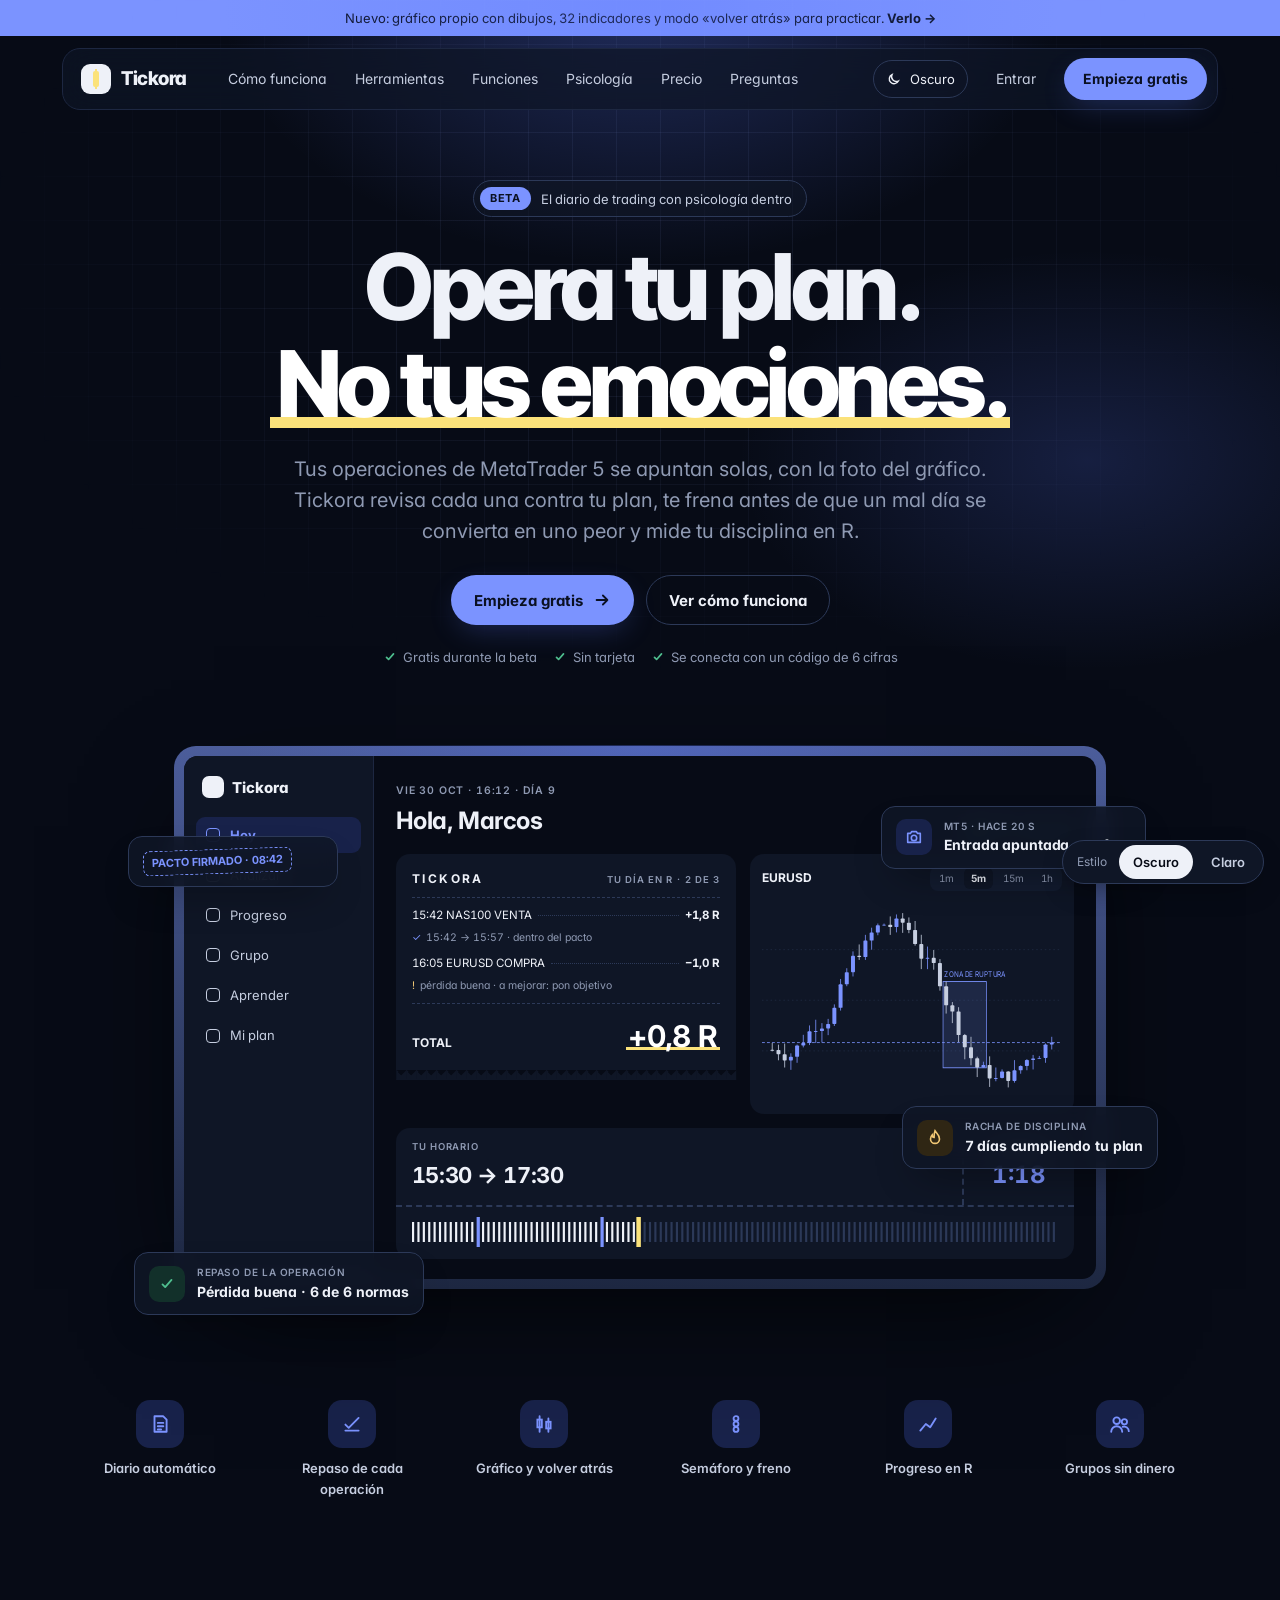
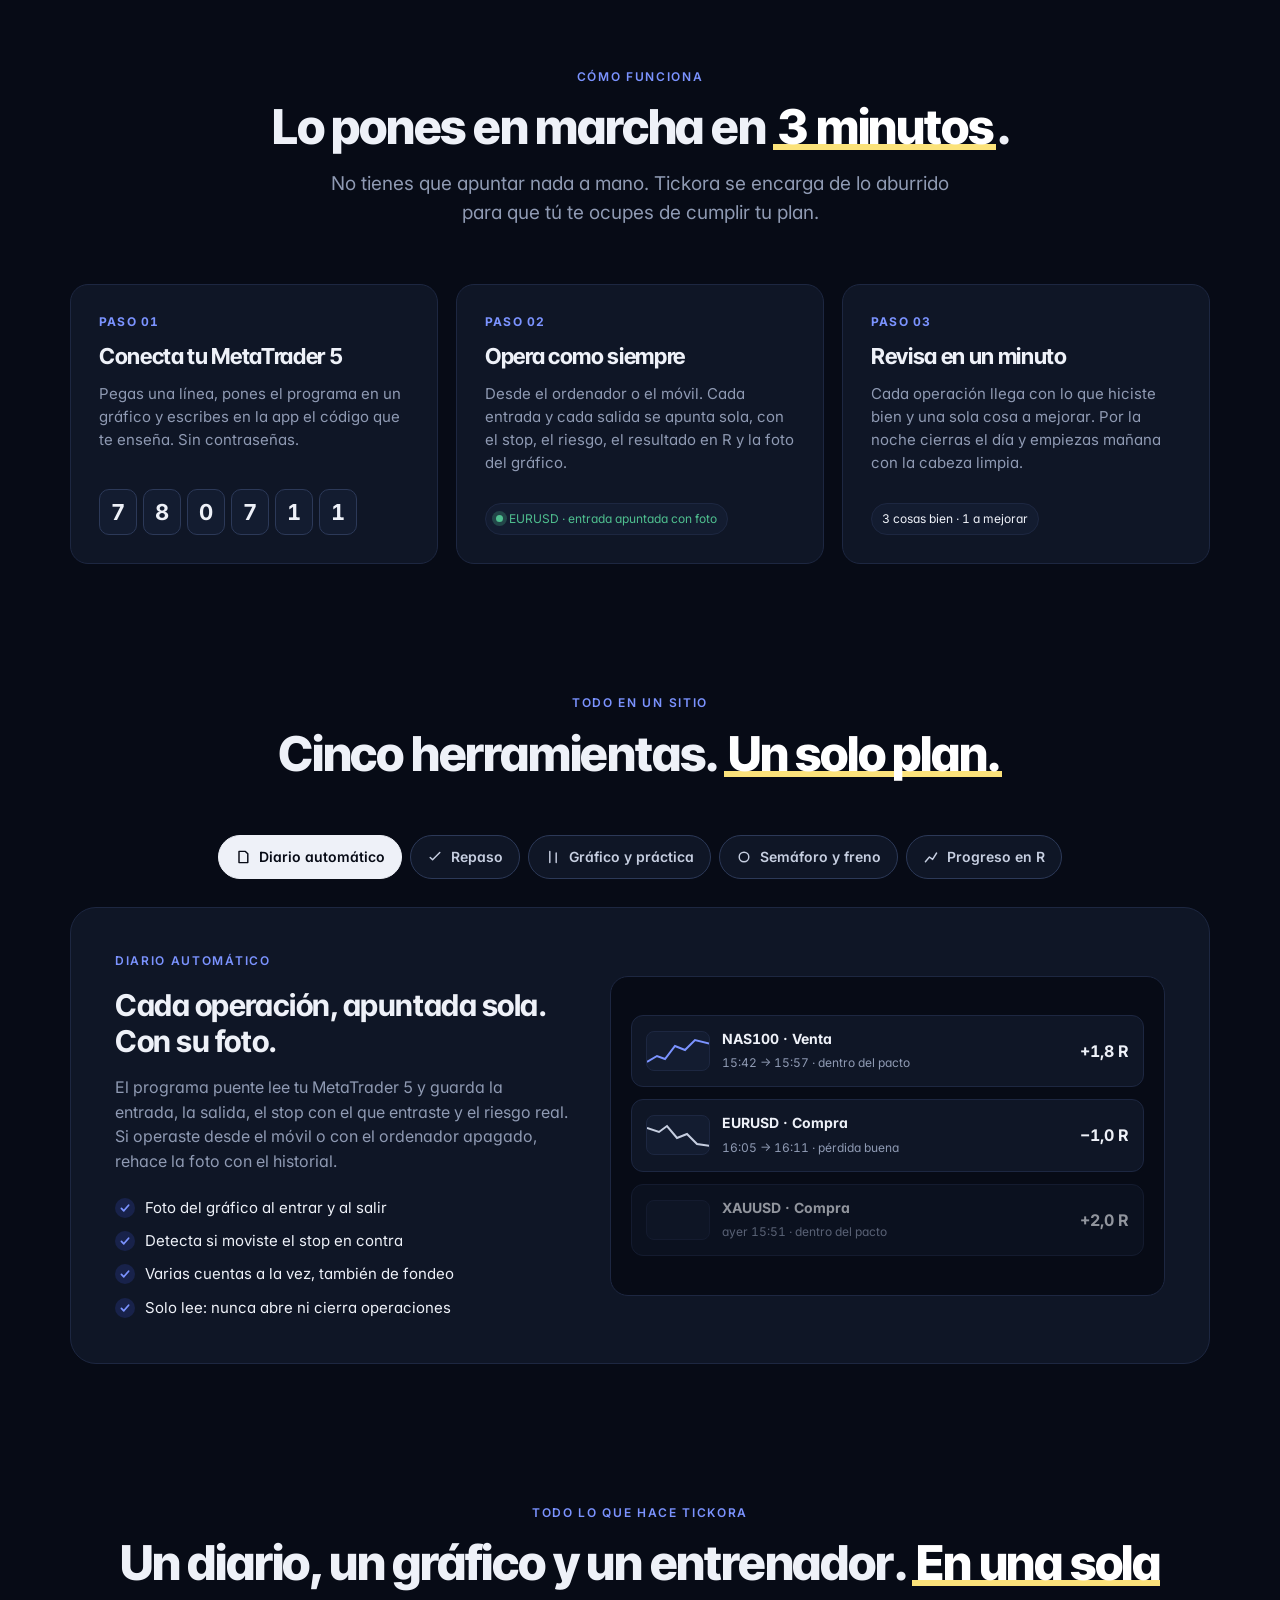
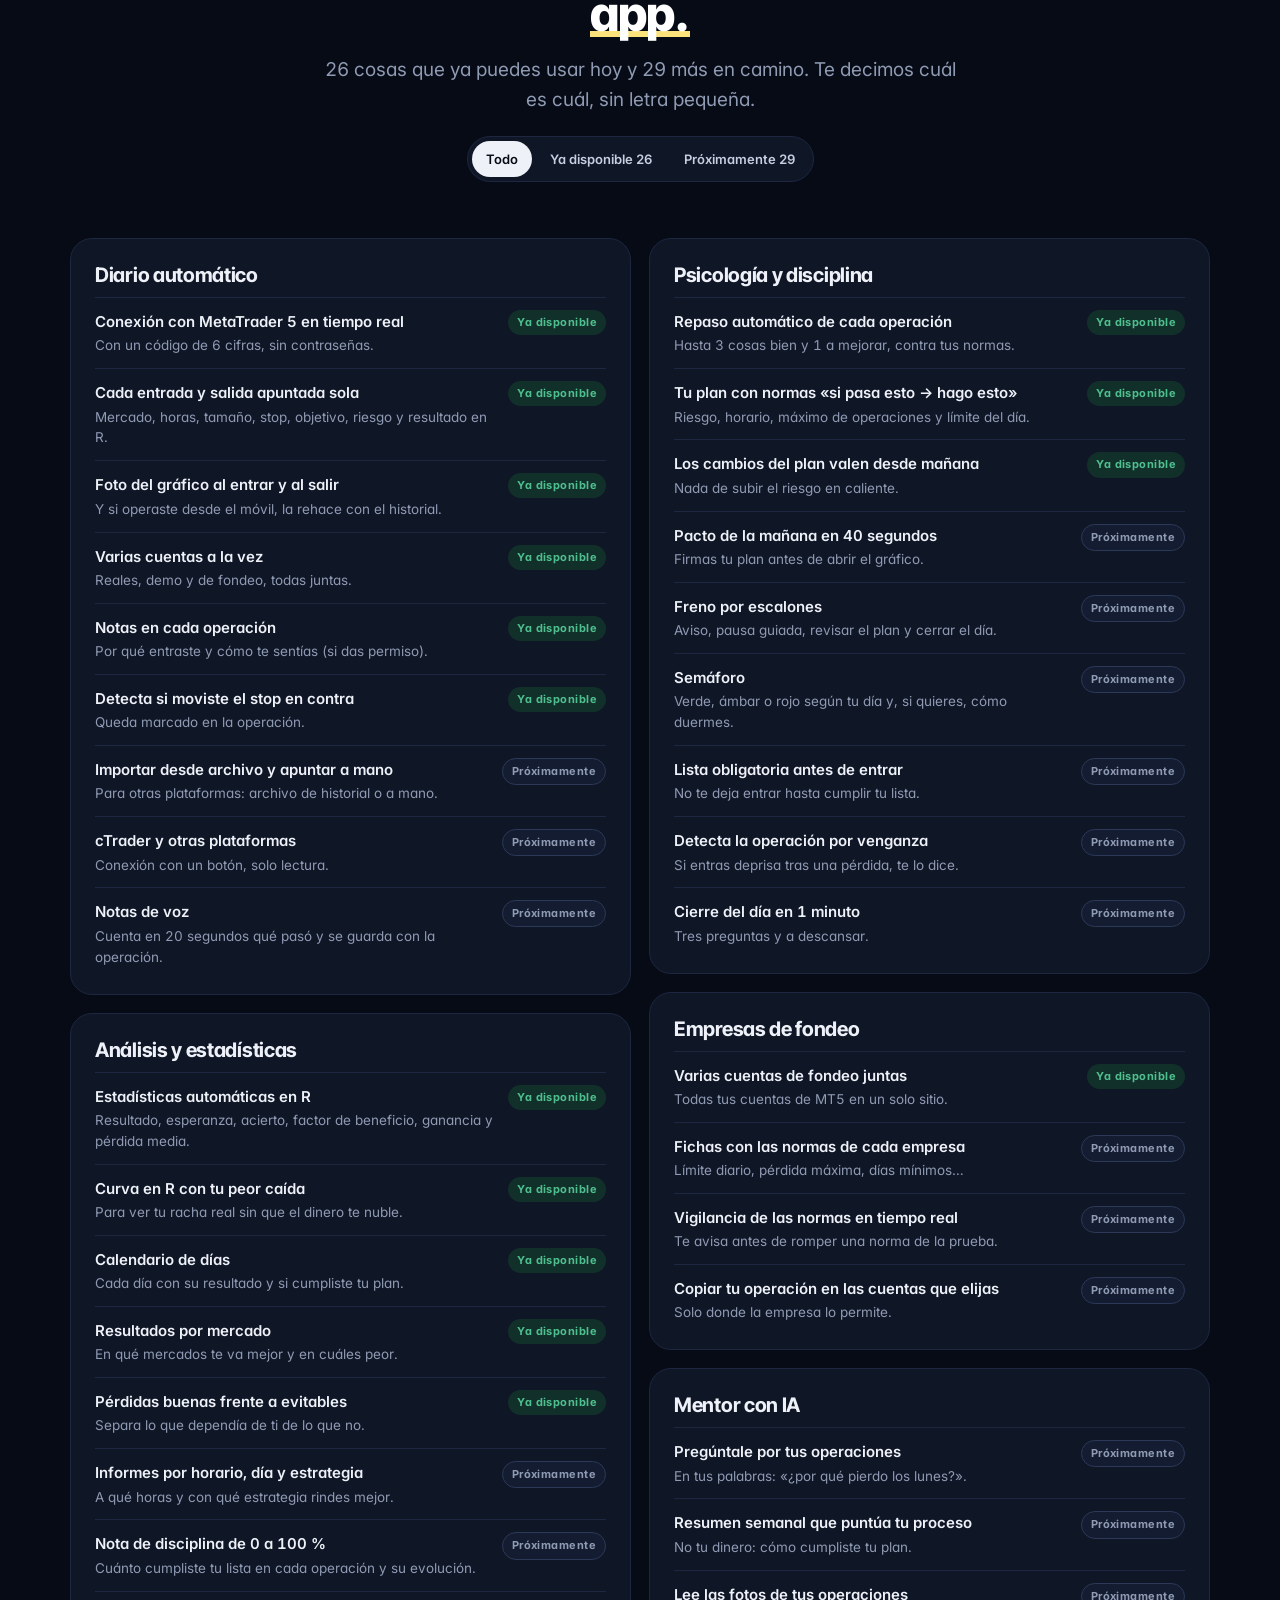
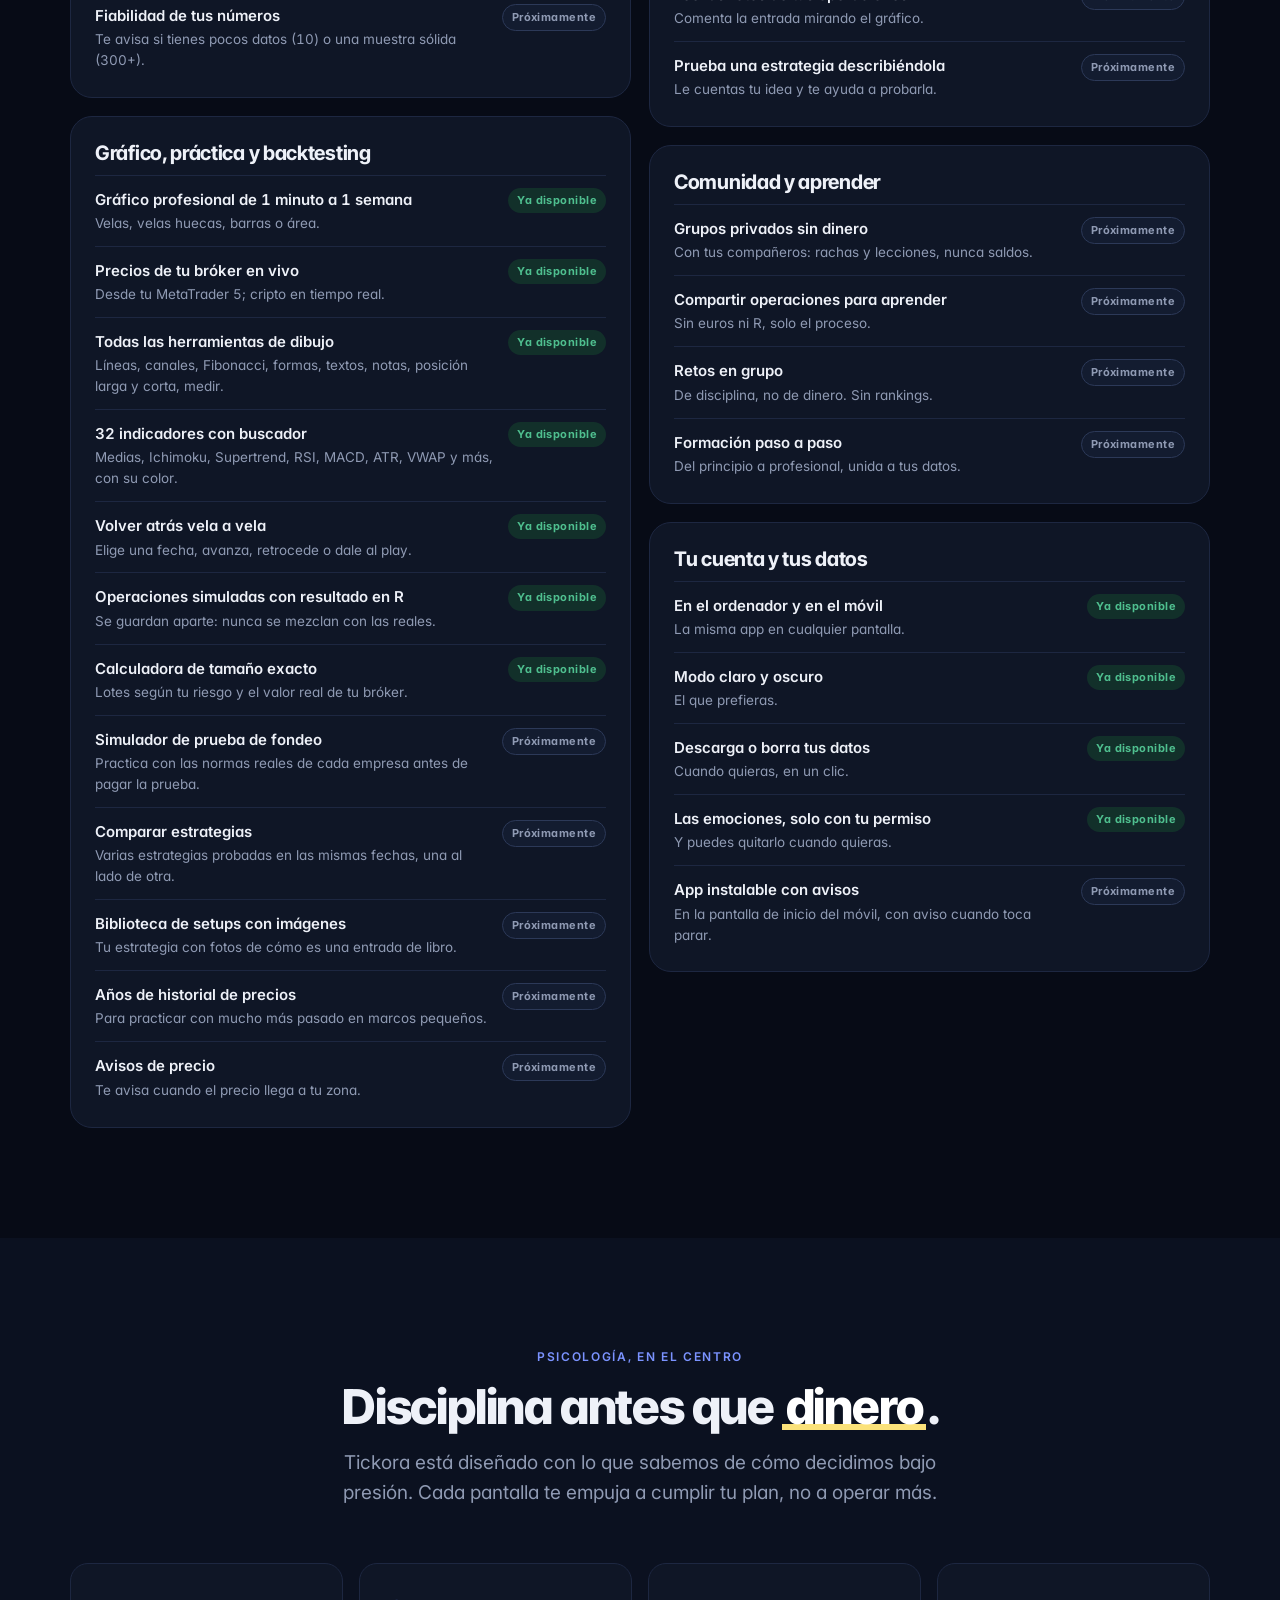
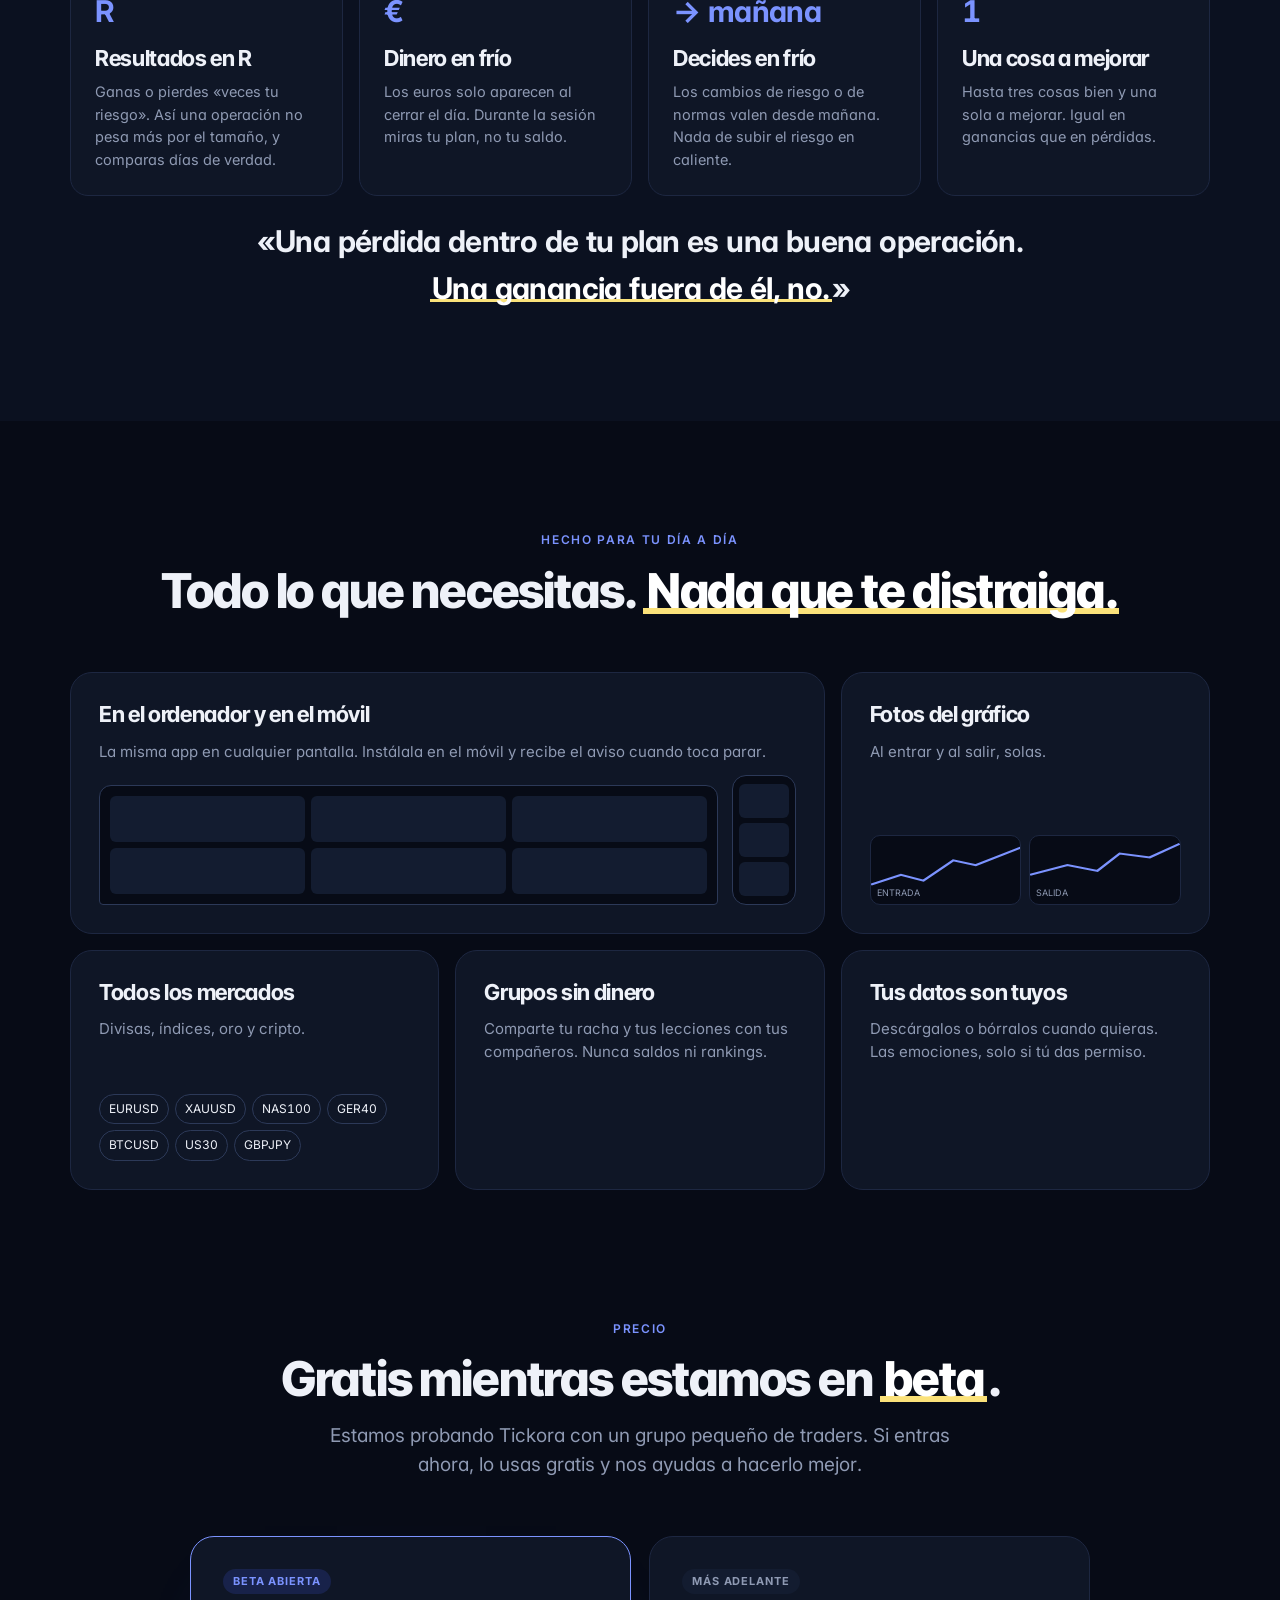
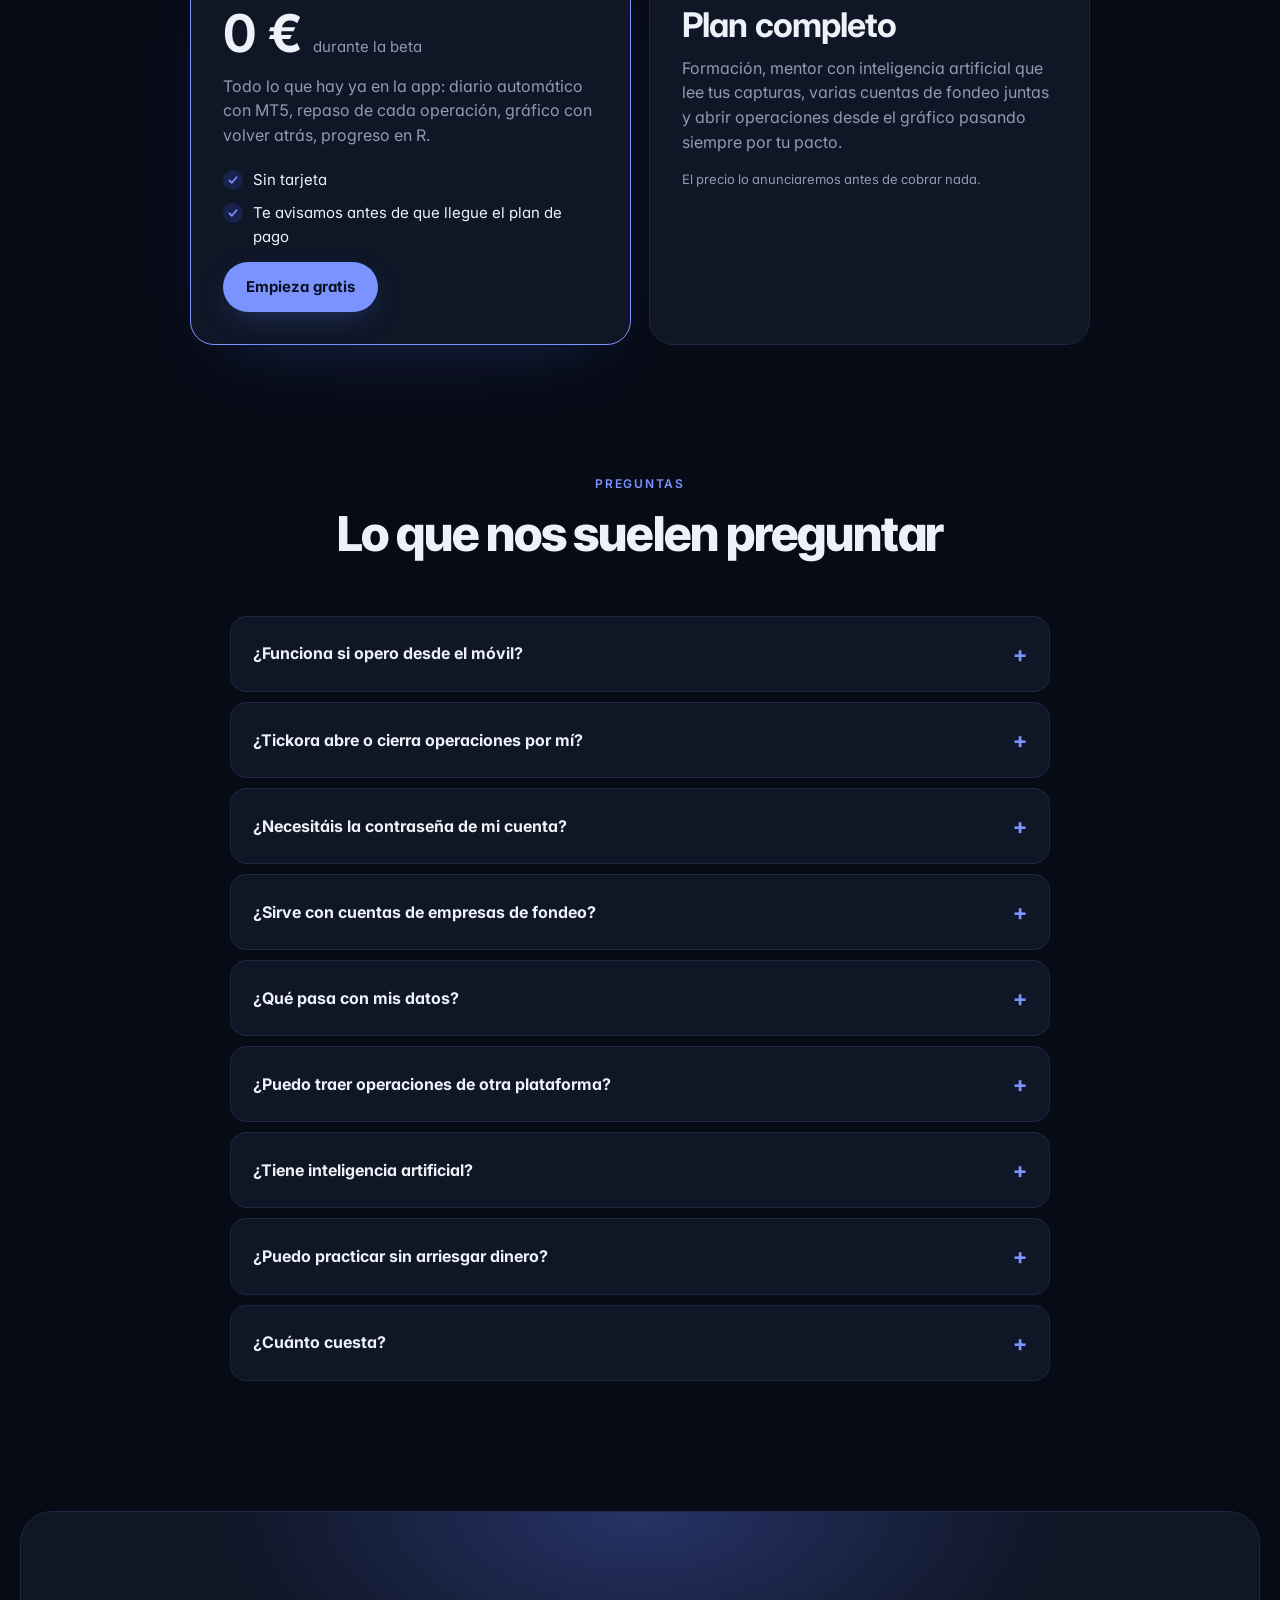
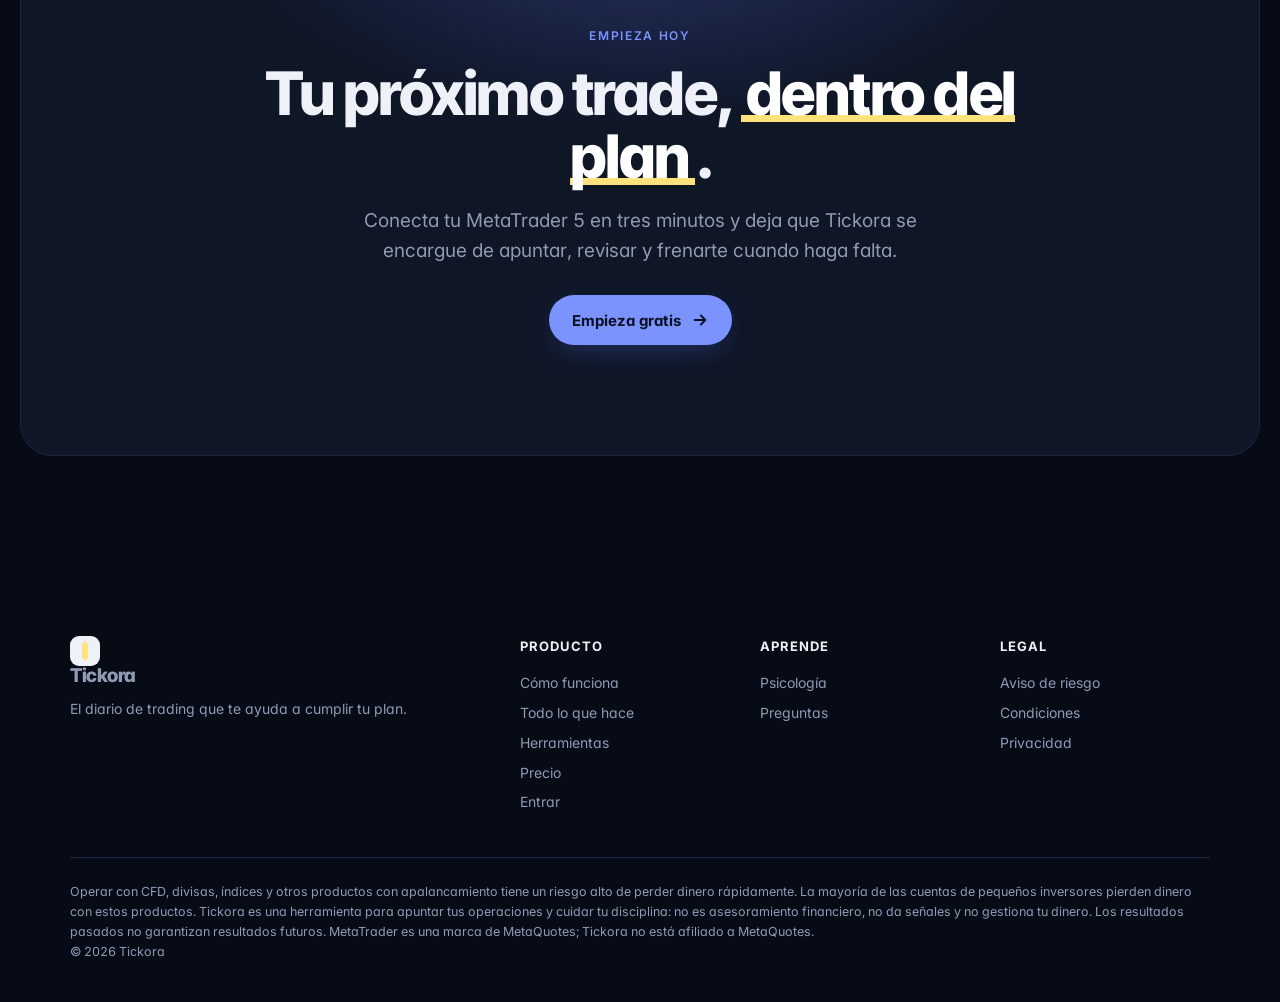
==== inicio/index.html @ fd7b61cb "Tickora en su nueva dirección: mrcss23fx.github.io/tickora La app nueva va en la raíz, la versión an" ====
<!doctype html>
<html lang="es" data-theme="dark">
<head>
<meta charset="utf-8">
<meta name="viewport" content="width=device-width,initial-scale=1">
<title>Tickora · El diario de trading que te ayuda a cumplir tu plan</title>
<meta name="description" content="Tus operaciones de MetaTrader 5 se apuntan solas, con la foto del gráfico. Tickora revisa cada una contra tu plan, te frena a tiempo y mide tu disciplina en R.">
<link rel="preconnect" href="https://fonts.googleapis.com">
<link rel="stylesheet" href="https://fonts.googleapis.com/css2?family=Inter+Tight:wght@500..800&family=Inter:wght@300..700&display=swap">
<script>
/* tema: ?tema=claro|oscuro, o lo último que eligió esta persona */
(function(){try{var q=new URLSearchParams(location.search).get("tema");var t=q==="claro"?"light":q==="oscuro"?"dark":localStorage.getItem("tk-landing-tema");if(t==="light"||t==="dark")document.documentElement.dataset.theme=t}catch(e){}})();
</script>
<style>
:root{
  --sans:'Inter',system-ui,-apple-system,'Segoe UI',sans-serif;--head:'Inter Tight','Inter',system-ui,sans-serif;--mono:'Inter',system-ui,-apple-system,'Segoe UI',sans-serif;
  --maxw:1180px;--r:18px;
}
:root[data-theme="light"]{
  --bg:#f2f4f7;--bg2:#e9edf3;--card:#ffffff;--card2:#f7f8fb;--ink:#14213a;--ink2:#2a3651;--soft:#556079;--line:#e1e6ee;--line2:#c9d1de;
  --acc:#2443c7;--acc2:#16298a;--accC:#eef1fb;--accA:rgba(36,67,199,.14);--hl:linear-gradient(transparent 58%,#fbe27a 58%);--hlText:#14213a;
  --glow:rgba(36,67,199,.16);--grid:rgba(20,33,58,.06);--shadow:0 30px 80px -30px rgba(20,33,58,.35);--onAcc:#fff;
  --good:#2f8f67;--goodB:#e2f2ea;--warn:#7a4f0f;--warnB:#fbf0da;--candUp:#2443c7;--candDn:#14213a;
}
:root[data-theme="dark"]{
  --bg:#070b16;--bg2:#0b1120;--card:#0f1626;--card2:#131c30;--ink:#eef1f8;--ink2:#c6cee0;--soft:#8f9ab3;--line:#1d2741;--line2:#2c3958;
  --acc:#7b93ff;--acc2:#a3b4ff;--accC:#18224a;--accA:rgba(123,147,255,.18);--hl:linear-gradient(transparent 80%,#fbe27a 80%,#fbe27a 90%,transparent 90%);--hlText:#ffffff;
  --glow:rgba(91,120,255,.30);--grid:rgba(160,180,255,.07);--shadow:0 40px 120px -40px rgba(0,0,0,.9);--onAcc:#0a1022;
  --good:#4fbf8f;--goodB:#12302a;--warn:#f0c674;--warnB:#2f2614;--candUp:#7b93ff;--candDn:#c6cee0;
}
*{box-sizing:border-box}
html{scroll-behavior:smooth}
body{font-variant-numeric:tabular-nums;font-feature-settings:"tnum" 1,"cv11" 1;margin:0;background:var(--bg);color:var(--ink);font-family:var(--sans);font-size:16px;line-height:1.55;-webkit-font-smoothing:antialiased;overflow-x:hidden;transition:background .3s,color .3s}
a{color:inherit}
img,svg{display:block}
.wrap{max-width:var(--maxw);margin:0 auto;padding:0 20px}
.mono{font-family:var(--mono)}
.hl{background:var(--hl);padding:0 .08em;color:var(--hlText)}
.sr{position:absolute;width:1px;height:1px;overflow:hidden;clip:rect(0 0 0 0);white-space:nowrap}
.eyebrow{font-family:var(--sans);font-size:12px;letter-spacing:.14em;text-transform:uppercase;color:var(--acc);font-weight:600}
h1,h2,h3,.logo,.amt-t{margin:0;letter-spacing:-.025em;line-height:1.05;font-family:var(--head)}
h2{font-size:clamp(30px,4.2vw,48px);font-weight:800}
h3{font-size:22px;font-weight:700;letter-spacing:-.015em;line-height:1.2}
p{margin:0}
.lead{font-size:clamp(16px,1.6vw,19px);color:var(--soft);max-width:640px}
.btn{display:inline-flex;align-items:center;gap:10px;height:50px;padding:0 22px;border-radius:999px;font-weight:700;font-size:15px;text-decoration:none;border:1px solid transparent;cursor:pointer;transition:transform .15s,box-shadow .2s,background .2s}
.btn:hover{transform:translateY(-1px)}
.btn-p{background:var(--acc);color:var(--onAcc);box-shadow:0 10px 30px -8px var(--glow)}
.btn-p:hover{box-shadow:0 16px 40px -8px var(--glow)}
.btn-s{background:transparent;color:var(--ink);border-color:var(--line2)}
.btn-s:hover{border-color:var(--acc)}
.btn svg{width:18px;height:18px}
section{position:relative}
.sec{padding:110px 0}
.sec-h{display:flex;flex-direction:column;align-items:center;text-align:center;gap:16px;margin-bottom:56px}
.reveal{opacity:0;transform:translateY(24px);transition:opacity .7s ease,transform .7s ease}
.reveal.in{opacity:1;transform:none}
@media (prefers-reduced-motion:reduce){.reveal{opacity:1;transform:none;transition:none}.float{animation:none!important}html{scroll-behavior:auto}}

/* aviso superior y cabecera */
.bar{background:var(--acc);color:var(--onAcc);font-size:13px;text-align:center;padding:8px 16px}
.bar a{font-weight:700;text-decoration:none}
.nav{position:sticky;top:12px;z-index:50;margin:12px auto 0;max-width:var(--maxw);padding:0 12px}
.nav-in{display:flex;align-items:center;gap:18px;height:62px;padding:0 10px 0 18px;border-radius:18px;background:color-mix(in srgb,var(--card) 72%,transparent);border:1px solid var(--line);backdrop-filter:blur(16px);-webkit-backdrop-filter:blur(16px)}
.logo{display:flex;align-items:center;gap:10px;font-weight:800;font-size:19px;letter-spacing:-.02em;text-decoration:none}
.logo i{width:30px;height:30px;border-radius:9px;background:var(--ink);display:flex;align-items:center;justify-content:center}
.logo i::after{content:"";width:6px;height:16px;border-radius:2px;background:#fbe27a;box-shadow:0 -4px 0 -2px #fbe27a,0 4px 0 -2px #fbe27a}
.links{display:flex;gap:4px;margin-left:12px}
.links a{font-size:14px;color:var(--ink2);text-decoration:none;padding:8px 12px;border-radius:10px;white-space:nowrap}
.btn{white-space:nowrap}
@media (max-width:1240px){.links a[href="#preguntas"],.links a[href="#como"]{display:none}}
.links a:hover{background:var(--card2);color:var(--ink)}
.nav-sp{flex:1}
.theme{display:inline-flex;align-items:center;gap:8px;height:38px;padding:0 12px;border-radius:999px;border:1px solid var(--line2);background:transparent;color:var(--ink);font:inherit;font-size:13px;cursor:pointer}
.theme svg{width:16px;height:16px}
.nav .btn{height:42px;padding:0 18px;font-size:14px}
.enter{font-size:14px;text-decoration:none;color:var(--ink2);padding:8px 10px}

/* portada */
.hero{padding:70px 0 40px;overflow:hidden}
.hero-bg{position:absolute;inset:-200px 0 0;pointer-events:none;background:
  radial-gradient(600px 380px at 50% 18%,var(--glow),transparent 70%),
  radial-gradient(500px 300px at 85% 60%,color-mix(in srgb,var(--glow) 60%,transparent),transparent 70%);
}
.hero-grid{position:absolute;inset:0;pointer-events:none;background-image:linear-gradient(var(--grid) 1px,transparent 1px),linear-gradient(90deg,var(--grid) 1px,transparent 1px);background-size:44px 44px;-webkit-mask-image:radial-gradient(ellipse 70% 60% at 50% 30%,#000 30%,transparent 75%);mask-image:radial-gradient(ellipse 70% 60% at 50% 30%,#000 30%,transparent 75%)}
.hero-in{position:relative;display:flex;flex-direction:column;align-items:center;text-align:center;gap:22px}
.pill{display:inline-flex;align-items:center;gap:10px;padding:6px 14px 6px 6px;border-radius:999px;border:1px solid var(--line2);background:color-mix(in srgb,var(--card) 60%,transparent);font-size:13px;color:var(--ink2);text-decoration:none}
.pill b{background:var(--acc);color:var(--onAcc);border-radius:999px;padding:3px 10px;font-size:11px;letter-spacing:.06em;text-transform:uppercase}
.hero h1{font-size:clamp(44px,7.6vw,92px);font-weight:800;letter-spacing:-.045em;max-width:980px}
.hero h1 .hl{border-radius:4px}
.hero .lead{text-align:center;max-width:700px;font-size:clamp(16px,1.8vw,20px)}
.ctas{display:flex;gap:12px;flex-wrap:wrap;justify-content:center;margin-top:6px}
.note{font-size:13px;color:var(--soft);display:flex;gap:16px;flex-wrap:wrap;justify-content:center}
.note span{display:inline-flex;align-items:center;gap:6px}
.note svg{width:14px;height:14px;color:var(--good)}

/* maqueta de la app */
.stage{position:relative;margin:56px auto 0;max-width:1080px}
.frame{position:relative;border-radius:22px;padding:10px;background:linear-gradient(180deg,color-mix(in srgb,var(--acc) 40%,var(--line2)),var(--line));box-shadow:var(--shadow)}
.frame::before{content:"";position:absolute;inset:-1px;border-radius:23px;background:radial-gradient(400px 120px at 50% 0,var(--glow),transparent);pointer-events:none}
.app{position:relative;border-radius:14px;background:var(--bg);overflow:hidden;display:grid;grid-template-columns:190px minmax(0,1fr);min-height:520px;text-align:left}
.app-side{border-right:1px solid var(--line);background:var(--card);padding:16px 12px;display:flex;flex-direction:column;gap:4px}
.app-side .lg{display:flex;align-items:center;gap:8px;font-weight:800;font-size:15px;padding:4px 6px 14px}
.app-side .lg i{width:22px;height:22px;border-radius:7px;background:var(--ink)}
.app-side a{display:flex;align-items:center;gap:10px;font-size:13px;color:var(--ink2);padding:8px 10px;border-radius:9px;text-decoration:none}
.app-side a.on{background:var(--accC);color:var(--acc);font-weight:700}
.app-side a i{width:14px;height:14px;border-radius:4px;border:1.6px solid currentColor}
.app-main{padding:20px 22px;display:flex;flex-direction:column;gap:14px;min-width:0}
.app-top{display:flex;justify-content:space-between;align-items:flex-end;gap:10px}
.app-top small{font-family:var(--mono);font-size:10.5px;letter-spacing:.08em;font-weight:600;color:var(--soft)}
.app-top h4{margin:2px 0 0;font-size:24px;letter-spacing:-.02em}
.live{display:inline-flex;align-items:center;gap:6px;font-size:12px;color:var(--good)}
.live::before{content:"";width:7px;height:7px;border-radius:50%;background:var(--good);box-shadow:0 0 0 4px color-mix(in srgb,var(--good) 25%,transparent)}
.app-grid{display:grid;grid-template-columns:minmax(0,1.05fr) minmax(0,1fr);gap:14px}
.tk{background:var(--card);border-radius:14px 14px 0 0;padding:16px 16px 10px;display:flex;flex-direction:column;gap:9px;position:relative}
.tk::after{content:"";position:absolute;left:0;right:0;bottom:-10px;height:10px;background:linear-gradient(135deg,var(--card) 50%,transparent 50%) 0 0/10px 10px repeat-x,linear-gradient(225deg,var(--card) 50%,transparent 50%) 0 0/10px 10px repeat-x;transform:rotate(180deg)}
.tk-h{display:flex;justify-content:space-between;align-items:baseline}
.tk-h b{font-size:12px;letter-spacing:.2em}
.tk-h span,.lbl{font-family:var(--mono);font-size:9.5px;letter-spacing:.08em;font-weight:600;color:var(--soft);text-transform:uppercase}
.cut{border-top:1.5px dashed var(--line2)}
.ldr{display:flex;gap:6px;align-items:baseline;font-family:var(--mono);font-size:11.5px}
.ldr i{flex:1;border-bottom:1.5px dotted var(--line2);transform:translateY(-3px)}
.sub{font-size:10.5px;color:var(--soft);display:flex;gap:5px;align-items:center;margin-top:-4px}
.tot{display:flex;justify-content:space-between;align-items:baseline;font-family:var(--mono)}
.tot b{font-size:12px}.tot strong{font-size:30px;letter-spacing:-.02em}
.chartc{background:var(--card);border-radius:14px;padding:12px;display:flex;flex-direction:column;gap:8px;min-height:260px}
.chartc .row{display:flex;justify-content:space-between;align-items:center;font-family:var(--mono);font-size:11px}
.chartc .row b{font-size:12px}
.tfs{display:flex;gap:3px;background:var(--card2);border-radius:8px;padding:2px}
.tfs span{font-family:var(--mono);font-size:10px;padding:3px 7px;border-radius:6px;color:var(--soft)}
.tfs span.on{background:var(--card);color:var(--ink);font-weight:700}
#heroChart{width:100%;height:auto;flex:1}
.stub{background:var(--card);border-radius:14px;display:grid;grid-template-columns:1fr auto;grid-column:1/-1}
.stub>div{padding:12px 16px}
.stub .a{border-right:2px dashed var(--line2);display:flex;flex-direction:column;gap:4px}
.stub .a strong{font-family:var(--mono);font-size:22px;letter-spacing:-.02em}
.stub .b{display:flex;flex-direction:column;align-items:center;justify-content:center;gap:2px;min-width:110px}
.stub .b strong{font-family:var(--mono);font-size:24px;color:var(--acc)}
.bars{grid-column:1/-1;border-top:2px dashed var(--line2);padding:10px 16px 12px!important}
.bars svg{width:100%;height:30px}

/* tarjetas flotantes */
.fc{position:absolute;z-index:3;display:flex;align-items:center;gap:12px;padding:12px 14px;border-radius:14px;background:color-mix(in srgb,var(--card) 88%,transparent);border:1px solid var(--line2);backdrop-filter:blur(10px);-webkit-backdrop-filter:blur(10px);box-shadow:0 18px 40px -16px rgba(0,0,0,.45);text-align:left;min-width:210px}
.fc .ic{width:36px;height:36px;border-radius:10px;display:flex;align-items:center;justify-content:center;flex:none}
.fc .ic svg{width:18px;height:18px}
.fc small{display:block;font-family:var(--mono);font-size:10px;letter-spacing:.06em;font-weight:600;color:var(--soft);text-transform:uppercase}
.fc b{display:block;font-size:14px;letter-spacing:-.01em}
.fc .stamp{font-family:var(--mono);font-size:11px;font-weight:700;color:var(--acc);border:1.5px dashed var(--acc);border-radius:7px;padding:3px 8px;transform:rotate(-2deg)}
.f1{left:-46px;top:90px}.f2{right:-40px;top:60px}.f3{left:-40px;bottom:-26px}.f4{right:-52px;bottom:120px}
.float{animation:bob 6s ease-in-out infinite}.f2{animation-delay:-1.5s}.f3{animation-delay:-3s}.f4{animation-delay:-4.5s}
@keyframes bob{0%,100%{transform:translateY(0)}50%{transform:translateY(-10px)}}

/* fila de herramientas */
.tools{display:grid;grid-template-columns:repeat(6,minmax(0,1fr));gap:12px;margin-top:70px}
.tool{display:flex;flex-direction:column;align-items:center;gap:10px;padding:18px 10px;border-radius:16px;text-decoration:none;color:var(--ink2);font-size:13px;font-weight:600;text-align:center;border:1px solid transparent;transition:border-color .2s,background .2s}
.tool:hover{border-color:var(--line2);background:var(--card)}
.tool i{width:48px;height:48px;border-radius:14px;background:var(--accC);color:var(--acc);display:flex;align-items:center;justify-content:center}
.tool i svg{width:22px;height:22px}

/* pasos */
.steps{display:grid;grid-template-columns:repeat(3,minmax(0,1fr));gap:18px;counter-reset:s}
.step{position:relative;background:var(--card);border:1px solid var(--line);border-radius:var(--r);padding:28px;display:flex;flex-direction:column;gap:12px;overflow:hidden}
.step .n{font-size:12px;color:var(--acc);font-weight:700;letter-spacing:.1em}
.step p{color:var(--soft);font-size:15px}
.step .vis{margin-top:auto;padding-top:16px}
.code{display:flex;gap:6px}
.code span{width:38px;height:46px;border-radius:10px;background:var(--card2);border:1px solid var(--line2);display:flex;align-items:center;justify-content:center;font-family:var(--mono);font-size:22px;font-weight:700}
.chip{display:inline-flex;align-items:center;gap:6px;font-size:12px;padding:6px 10px;border-radius:999px;background:var(--card2);border:1px solid var(--line)}

/* pestañas de funciones */
.tabs{display:flex;gap:8px;justify-content:center;flex-wrap:wrap;margin-bottom:28px}
.tabs button{display:inline-flex;align-items:center;gap:8px;height:44px;padding:0 16px;border-radius:999px;border:1px solid var(--line2);background:var(--card);color:var(--ink2);font:inherit;font-size:14px;font-weight:600;cursor:pointer}
.tabs button svg{width:16px;height:16px}
.tabs button[aria-selected="true"]{background:var(--ink);color:var(--bg);border-color:var(--ink)}
.panel{display:grid;grid-template-columns:minmax(0,.9fr) minmax(0,1.1fr);gap:40px;align-items:center;background:var(--card);border:1px solid var(--line);border-radius:26px;padding:44px}
.panel[hidden]{display:none}
.panel .txt{display:flex;flex-direction:column;gap:16px}
.panel .txt p{color:var(--soft)}
.ticks{list-style:none;margin:6px 0 0;padding:0;display:flex;flex-direction:column;gap:10px}
.ticks li{display:flex;gap:10px;align-items:flex-start;font-size:15px}
.ticks li::before{content:"";flex:none;width:20px;height:20px;border-radius:50%;margin-top:2px;background:var(--accC) url("data:image/svg+xml,%3Csvg xmlns='http://www.w3.org/2000/svg' viewBox='0 0 20 20'%3E%3Cpath d='M5.5 10.5l3 3 6-7' fill='none' stroke='%237b93ff' stroke-width='2.2' stroke-linecap='round' stroke-linejoin='round'/%3E%3C/svg%3E") center/16px no-repeat}
:root[data-theme="light"] .ticks li::before{background-image:url("data:image/svg+xml,%3Csvg xmlns='http://www.w3.org/2000/svg' viewBox='0 0 20 20'%3E%3Cpath d='M5.5 10.5l3 3 6-7' fill='none' stroke='%232443c7' stroke-width='2.2' stroke-linecap='round' stroke-linejoin='round'/%3E%3C/svg%3E")}
.vis-box{background:var(--bg);border:1px solid var(--line);border-radius:18px;padding:20px;min-height:320px;display:flex;flex-direction:column;gap:12px;justify-content:center}
.mini{background:var(--card);border-radius:12px;padding:12px 14px;display:flex;align-items:center;gap:12px;border:1px solid var(--line)}
.mini .th{width:64px;height:40px;border-radius:8px;background:var(--card2);border:1px solid var(--line);flex:none;overflow:hidden}
.mini .grow{flex:1;min-width:0}
.mini b{font-size:14px;display:block}
.mini small{font-size:12px;color:var(--soft)}
.mini .r{font-family:var(--mono);font-weight:700}
.check{display:flex;gap:10px;align-items:center;font-size:14px}
.check svg{width:16px;height:16px;flex:none}
.callout{display:flex;gap:10px;padding:12px 14px;border-radius:12px;background:var(--warnB);color:var(--warn);font-size:14px}
.sem{display:flex;gap:14px;align-items:center}
.sem i{width:54px;height:54px;border-radius:50%;opacity:.25}
.sem i.on{opacity:1;box-shadow:0 0 0 6px color-mix(in srgb,currentColor 20%,transparent)}
.steps4{display:grid;grid-template-columns:repeat(4,minmax(0,1fr));gap:8px}
.steps4 div{border-radius:10px;padding:10px;background:var(--card);border:1px solid var(--line);font-size:12px}
.steps4 div b{display:block;font-family:var(--mono);font-size:11px;color:var(--acc)}
.steps4 div.on{border-color:var(--acc);background:var(--accC)}
.rbars{display:flex;align-items:flex-end;gap:8px;height:150px;padding:0 4px;border-bottom:1px solid var(--line2)}
.rbars span{flex:1;border-radius:4px 4px 0 0;background:var(--acc)}
.rbars span.neg{background:transparent;border:1.5px solid var(--candDn);border-bottom:0}
.rbars span.av{background:repeating-linear-gradient(135deg,var(--line2) 0 4px,transparent 4px 8px);border:1.5px solid var(--line2);border-bottom:0}
.kpis{display:grid;grid-template-columns:repeat(3,minmax(0,1fr));gap:8px}
.kpis div{background:var(--card);border:1px solid var(--line);border-radius:12px;padding:10px 12px}
.kpis small{font-family:var(--mono);font-size:10px;letter-spacing:.08em;color:var(--soft);text-transform:uppercase;display:block}
.kpis b{font-family:var(--mono);font-size:20px}


/* catálogo */
.flt{display:inline-flex;gap:4px;padding:4px;border-radius:999px;background:var(--card);border:1px solid var(--line);margin-top:6px;flex-wrap:wrap;justify-content:center}
.flt button{height:36px;padding:0 14px;border-radius:999px;border:0;background:transparent;color:var(--ink2);font:inherit;font-size:13px;font-weight:600;cursor:pointer}
.flt button[aria-pressed="true"]{background:var(--ink);color:var(--bg)}
.cats{columns:2 420px;column-gap:18px}
.cat{break-inside:avoid;background:var(--card);border:1px solid var(--line);border-radius:22px;padding:24px 24px 14px;margin:0 0 18px}
.cat h3{font-size:20px;margin-bottom:10px}
.cat ul{list-style:none;margin:0;padding:0}
.it{display:grid;grid-template-columns:1fr auto;gap:2px 12px;padding:12px 0;border-top:1px solid var(--line)}
.it b{font-size:15px;font-weight:600;grid-column:1;grid-row:1}
.it>span:last-child{grid-column:1;font-size:13.5px;color:var(--soft)}
.it .st{grid-column:2;grid-row:1 / span 2;align-self:start;font-size:11px;font-weight:700;letter-spacing:.04em;padding:4px 9px;border-radius:999px;white-space:nowrap}
.st.ok{background:var(--goodB);color:var(--good)}
.st.soon{background:var(--card2);color:var(--soft);border:1px solid var(--line2)}
.cats[data-f="ok"] .it:has(.soon),.cats[data-f="soon"] .it:has(.ok){display:none}
/* psicología */
.psy{display:grid;grid-template-columns:repeat(4,minmax(0,1fr));gap:16px}
.rule{background:var(--card);border:1px solid var(--line);border-radius:var(--r);padding:24px;display:flex;flex-direction:column;gap:10px}
.rule .big{font-family:var(--mono);font-size:30px;font-weight:700;letter-spacing:-.02em;color:var(--acc)}
.rule p{color:var(--soft);font-size:14.5px}
.quote{margin-top:22px;text-align:center;font-size:clamp(20px,2.6vw,30px);font-weight:700;letter-spacing:-.02em;max-width:820px;margin-left:auto;margin-right:auto}

/* bento */
.bento{display:grid;grid-template-columns:repeat(6,minmax(0,1fr));gap:16px}
.bx{background:var(--card);border:1px solid var(--line);border-radius:22px;padding:28px;display:flex;flex-direction:column;gap:12px;overflow:hidden;position:relative;min-height:240px}
.bx p{color:var(--soft);font-size:15px}
.b1{grid-column:span 4}.b2{grid-column:span 2}.b3{grid-column:span 2}.b4{grid-column:span 2}.b5{grid-column:span 2}
.dev{display:flex;gap:14px;align-items:flex-end;margin-top:auto}
.dev .lap{flex:1;height:120px;border-radius:12px 12px 4px 4px;border:1px solid var(--line2);background:var(--bg);padding:10px;display:grid;grid-template-columns:repeat(3,1fr);gap:6px}
.dev .lap i,.dev .ph i{border-radius:6px;background:var(--card2)}
.dev .ph{width:64px;height:130px;border-radius:14px;border:1px solid var(--line2);background:var(--bg);padding:8px 6px;display:flex;flex-direction:column;gap:5px}
.dev .ph i{flex:1}
.mk{display:flex;flex-wrap:wrap;gap:6px;margin-top:auto}
.mk span{font-family:var(--mono);font-size:12px;padding:5px 9px;border-radius:999px;border:1px solid var(--line2)}
.snap{margin-top:auto;display:grid;grid-template-columns:1fr 1fr;gap:8px}
.snap div{height:70px;border-radius:10px;background:var(--bg);border:1px solid var(--line);position:relative;overflow:hidden}
.snap small{position:absolute;left:6px;bottom:4px;font-family:var(--mono);font-size:9px;color:var(--soft)}

/* precio */
.price{display:grid;grid-template-columns:minmax(0,1fr) minmax(0,1fr);gap:18px;max-width:900px;margin:0 auto}
.pc{background:var(--card);border:1px solid var(--line);border-radius:24px;padding:32px;display:flex;flex-direction:column;gap:14px}
.pc.main{border-color:var(--acc);box-shadow:0 30px 70px -40px var(--glow)}
.pc .amt{font-family:var(--mono);font-size:52px;font-weight:700;letter-spacing:-.03em;line-height:1}
.pc .amt small{font-size:15px;color:var(--soft);font-weight:400;letter-spacing:0}
.pc p{color:var(--soft)}
.tag{align-self:flex-start;font-size:11px;letter-spacing:.08em;text-transform:uppercase;padding:4px 10px;border-radius:999px;background:var(--accC);color:var(--acc);font-weight:700}

/* preguntas */
.faq{max-width:820px;margin:0 auto;display:flex;flex-direction:column;gap:10px}
details{background:var(--card);border:1px solid var(--line);border-radius:16px;padding:0 22px}
summary{list-style:none;cursor:pointer;padding:20px 0;font-weight:700;font-size:16px;display:flex;justify-content:space-between;gap:16px;align-items:center}
summary::-webkit-details-marker{display:none}
summary::after{content:"+";font-family:var(--mono);font-size:22px;color:var(--acc);transition:transform .2s}
details[open] summary::after{transform:rotate(45deg)}
details p{color:var(--soft);padding:0 0 20px}

/* final y pie */
.final{text-align:center;padding:110px 20px;border-radius:32px;margin:0 20px;background:radial-gradient(600px 300px at 50% 0,var(--glow),transparent 70%),var(--card);border:1px solid var(--line);position:relative;overflow:hidden}
.final h2{font-size:clamp(34px,5vw,60px);max-width:820px;margin:0 auto 18px}
.final .lead{margin:0 auto 30px;text-align:center}
footer{padding:70px 0 40px;color:var(--soft);font-size:14px}
.foot{display:grid;grid-template-columns:2fr 1fr 1fr 1fr;gap:30px}
.foot h5{margin:0 0 12px;color:var(--ink);font-size:13px;letter-spacing:.08em;text-transform:uppercase}
.foot a{display:block;text-decoration:none;padding:4px 0}
.foot a:hover{color:var(--ink)}
.risk{margin-top:40px;padding-top:24px;border-top:1px solid var(--line);font-size:12.5px;line-height:1.6}

/* comparar estilos */
.cmp{position:fixed;right:16px;bottom:16px;z-index:60;display:flex;align-items:center;gap:4px;padding:4px;border-radius:999px;background:var(--card);border:1px solid var(--line2);box-shadow:0 10px 30px -10px rgba(0,0,0,.4)}
.cmp span{font-size:12px;color:var(--soft);padding:0 8px 0 10px}
.cmp button{height:34px;padding:0 14px;border-radius:999px;border:0;background:transparent;color:var(--ink2);font:inherit;font-size:13px;font-weight:600;cursor:pointer}
.cmp button[aria-pressed="true"]{background:var(--ink);color:var(--bg)}

@media (max-width:1100px){.f1,.f3{left:-10px}.f2,.f4{right:-10px}}
@media (max-width:960px){
  .links{display:none}
  .app{grid-template-columns:1fr}.app-side{display:none}
  .app-grid{grid-template-columns:1fr}
  .tools{grid-template-columns:repeat(3,minmax(0,1fr))}
  .steps,.psy{grid-template-columns:1fr 1fr}
  .panel{grid-template-columns:1fr;padding:26px}
  .bento{grid-template-columns:1fr 1fr}.b1,.b2,.b3,.b4,.b5{grid-column:span 2}
  .price{grid-template-columns:1fr}
  .foot{grid-template-columns:1fr 1fr}
  .fc{position:relative;left:auto!important;right:auto!important;top:auto!important;bottom:auto!important;animation:none;margin:0}
  .fcs{display:grid;grid-template-columns:1fr 1fr;gap:10px;margin-top:14px}
}
@media (max-width:600px){
  .sec{padding:76px 0}
  .nav-in{gap:8px;padding:0 8px 0 12px}
  .enter,.theme span{display:none}
  .steps,.psy{grid-template-columns:1fr}
  .tools{grid-template-columns:repeat(2,minmax(0,1fr))}
  .fcs{grid-template-columns:1fr}
  .stub{grid-template-columns:1fr}.stub .a{border-right:0;border-bottom:2px dashed var(--line2)}.stub .b{align-items:flex-start}
  .steps4{grid-template-columns:1fr 1fr}
  .final{margin:0 10px;padding:70px 18px}
  .cmp span{display:none}
}
</style>
</head>
<body>

<div class="bar">Nuevo: gráfico propio con dibujos, 32 indicadores y modo «volver atrás» para practicar. <a href="#herramientas">Verlo →</a></div>

<nav class="nav" aria-label="Principal">
  <div class="nav-in">
    <a class="logo" href="#"><i aria-hidden="true"></i>Tickora</a>
    <div class="links"><a href="#como">Cómo funciona</a><a href="#herramientas">Herramientas</a><a href="#todo">Funciones</a><a href="#psicologia">Psicología</a><a href="#precio">Precio</a><a href="#preguntas">Preguntas</a></div>
    <span class="nav-sp"></span>
    <button type="button" class="theme" id="themeBtn" aria-label="Cambiar entre oscuro y claro"><svg viewBox="0 0 20 20" fill="none" stroke="currentColor" stroke-width="1.7" stroke-linecap="round" aria-hidden="true"><path d="M15.5 12.5A6 6 0 017.5 4.5a6 6 0 108 8z"/></svg><span id="themeLbl">Oscuro</span></button>
    <a class="enter" href="../">Entrar</a>
    <a class="btn btn-p" href="../">Empieza gratis</a>
  </div>
</nav>

<header class="hero">
  <div class="hero-bg" aria-hidden="true"></div><div class="hero-grid" aria-hidden="true"></div>
  <div class="wrap hero-in">
    <a class="pill reveal" href="#psicologia"><b>Beta</b>El diario de trading con psicología dentro</a>
    <h1 class="reveal">Opera tu plan.<br><span class="hl">No tus emociones.</span></h1>
    <p class="lead reveal">Tus operaciones de MetaTrader 5 se apuntan solas, con la foto del gráfico. Tickora revisa cada una contra tu plan, te frena antes de que un mal día se convierta en uno peor y mide tu disciplina en R.</p>
    <div class="ctas reveal">
      <a class="btn btn-p" href="../">Empieza gratis <svg viewBox="0 0 20 20" fill="none" stroke="currentColor" stroke-width="2" stroke-linecap="round" stroke-linejoin="round" aria-hidden="true"><path d="M4 10h12M11 5l5 5-5 5"/></svg></a>
      <a class="btn btn-s" href="#como">Ver cómo funciona</a>
    </div>
    <div class="note reveal"><span><svg viewBox="0 0 20 20" fill="none" stroke="currentColor" stroke-width="2.4" stroke-linecap="round" stroke-linejoin="round" aria-hidden="true"><path d="M5 10.5l3 3 7-8"/></svg>Gratis durante la beta</span><span><svg viewBox="0 0 20 20" fill="none" stroke="currentColor" stroke-width="2.4" stroke-linecap="round" stroke-linejoin="round" aria-hidden="true"><path d="M5 10.5l3 3 7-8"/></svg>Sin tarjeta</span><span><svg viewBox="0 0 20 20" fill="none" stroke="currentColor" stroke-width="2.4" stroke-linecap="round" stroke-linejoin="round" aria-hidden="true"><path d="M5 10.5l3 3 7-8"/></svg>Se conecta con un código de 6 cifras</span></div>

    <div class="stage reveal">
      <div class="frame">
        <div class="app" aria-label="Así se ve Tickora: la pantalla Hoy">
          <aside class="app-side" aria-hidden="true">
            <div class="lg"><i></i>Tickora</div>
            <a class="on"><i></i>Hoy</a><a><i></i>Analizar</a><a><i></i>Progreso</a><a><i></i>Grupo</a><a><i></i>Aprender</a><a><i></i>Mi plan</a>
          </aside>
          <div class="app-main">
            <div class="app-top"><div><small>VIE 30 OCT · 16:12 · DÍA 9</small><h4>Hola, Marcos</h4></div><span class="live">MT5 conectado</span></div>
            <div class="app-grid">
              <div>
                <div class="tk">
                  <div class="tk-h"><b>TICKORA</b><span>Tu día en R · 2 de 3</span></div>
                  <div class="cut"></div>
                  <div class="ldr"><span>15:42 NAS100 VENTA</span><i></i><b>+1,8 R</b></div>
                  <div class="sub"><span style="color:var(--acc)">✓</span>15:42 → 15:57 · dentro del pacto</div>
                  <div class="ldr"><span>16:05 EURUSD COMPRA</span><i></i><b>−1,0 R</b></div>
                  <div class="sub"><span style="color:var(--warn)">!</span>pérdida buena · a mejorar: pon objetivo</div>
                  <div class="cut"></div>
                  <div class="tot"><b>TOTAL</b><strong><span class="hl">+0,8 R</span></strong></div>
                </div>
              </div>
              <div class="chartc">
                <div class="row"><b>EURUSD</b><span class="tfs"><span>1m</span><span class="on">5m</span><span>15m</span><span>1h</span></span></div>
                <svg id="heroChart" viewBox="0 0 420 230" preserveAspectRatio="none" role="img" aria-label="Gráfico de velas con una zona marcada y una entrada"></svg>
              </div>
              <div class="stub">
                <div class="a"><span class="lbl">Tu horario</span><strong>15:30 → 17:30</strong></div>
                <div class="b"><span class="lbl">Quedan</span><strong>1:18</strong></div>
                <div class="bars"><svg id="heroBars" viewBox="0 0 360 30" preserveAspectRatio="none" aria-hidden="true"></svg></div>
              </div>
            </div>
          </div>
        </div>
      </div>
      <div class="fcs">
        <div class="fc f1 float"><span class="stamp">PACTO FIRMADO · 08:42</span></div>
        <div class="fc f2 float"><span class="ic" style="background:var(--accC);color:var(--acc)"><svg viewBox="0 0 20 20" fill="none" stroke="currentColor" stroke-width="1.8" stroke-linecap="round" stroke-linejoin="round"><path d="M3 6h3l1.5-2h5L14 6h3v10H3z"/><circle cx="10" cy="11" r="3"/></svg></span><span><small>MT5 · hace 20 s</small><b>Entrada apuntada con foto</b></span></div>
        <div class="fc f3 float"><span class="ic" style="background:var(--goodB);color:var(--good)"><svg viewBox="0 0 20 20" fill="none" stroke="currentColor" stroke-width="2" stroke-linecap="round" stroke-linejoin="round"><path d="M5 10.5l3 3 7-8"/></svg></span><span><small>Repaso de la operación</small><b>Pérdida buena · 6 de 6 normas</b></span></div>
        <div class="fc f4 float"><span class="ic" style="background:var(--warnB);color:var(--warn)"><svg viewBox="0 0 20 20" fill="none" stroke="currentColor" stroke-width="1.8" stroke-linecap="round"><path d="M10 2c2 3 5 4.5 5 9a5 5 0 01-10 0c0-2 1-3.5 2-4.5 0 2 1 3 2 3 0-3 0-5 1-7.5z"/></svg></span><span><small>Racha de disciplina</small><b><span class="mono">7</span> días cumpliendo tu plan</b></span></div>
      </div>
    </div>

    <div class="tools" id="herramientas">
      <a class="tool reveal" href="#t-diario"><i><svg viewBox="0 0 20 20" fill="none" stroke="currentColor" stroke-width="1.7" stroke-linecap="round" stroke-linejoin="round"><path d="M5 3h8l3 3v11H5z"/><path d="M8 9h5M8 12h5M8 15h3"/></svg></i>Diario automático</a>
      <a class="tool reveal" href="#t-repaso"><i><svg viewBox="0 0 20 20" fill="none" stroke="currentColor" stroke-width="1.7" stroke-linecap="round" stroke-linejoin="round"><path d="M4 10.5l3 3 9-9"/><path d="M4 16h12"/></svg></i>Repaso de cada operación</a>
      <a class="tool reveal" href="#t-grafico"><i><svg viewBox="0 0 20 20" fill="none" stroke="currentColor" stroke-width="1.7" stroke-linecap="round"><path d="M6 3v14M14 5v12"/><rect x="4" y="6" width="4" height="7"/><rect x="12" y="8" width="4" height="6"/></svg></i>Gráfico y volver atrás</a>
      <a class="tool reveal" href="#t-freno"><i><svg viewBox="0 0 20 20" fill="none" stroke="currentColor" stroke-width="1.7"><circle cx="10" cy="5" r="2.2"/><circle cx="10" cy="10" r="2.2"/><circle cx="10" cy="15" r="2.2"/></svg></i>Semáforo y freno</a>
      <a class="tool reveal" href="#t-progreso"><i><svg viewBox="0 0 20 20" fill="none" stroke="currentColor" stroke-width="1.7" stroke-linecap="round" stroke-linejoin="round"><path d="M3 16l5-6 4 3 5-8"/></svg></i>Progreso en R</a>
      <a class="tool reveal" href="#psicologia"><i><svg viewBox="0 0 20 20" fill="none" stroke="currentColor" stroke-width="1.7" stroke-linecap="round"><circle cx="7" cy="7" r="3"/><circle cx="14" cy="8" r="2.4"/><path d="M2 17c0-3 2.5-5 5-5s5 2 5 5M12.5 12.5c2.8-.6 5.5 1 5.5 4"/></svg></i>Grupos sin dinero</a>
    </div>
  </div>
</header>

<section class="sec" id="como">
  <div class="wrap">
    <div class="sec-h reveal"><span class="eyebrow">Cómo funciona</span><h2>Lo pones en marcha en <span class="hl">3 minutos</span>.</h2><p class="lead">No tienes que apuntar nada a mano. Tickora se encarga de lo aburrido para que tú te ocupes de cumplir tu plan.</p></div>
    <div class="steps">
      <div class="step reveal"><span class="n">PASO 01</span><h3>Conecta tu MetaTrader 5</h3><p>Pegas una línea, pones el programa en un gráfico y escribes en la app el código que te enseña. Sin contraseñas.</p><div class="vis"><div class="code" aria-label="Código de ejemplo 780 711"><span>7</span><span>8</span><span>0</span><span>7</span><span>1</span><span>1</span></div></div></div>
      <div class="step reveal"><span class="n">PASO 02</span><h3>Opera como siempre</h3><p>Desde el ordenador o el móvil. Cada entrada y cada salida se apunta sola, con el stop, el riesgo, el resultado en R y la foto del gráfico.</p><div class="vis"><span class="chip"><span class="live" style="font-size:12px">EURUSD · entrada apuntada con foto</span></span></div></div>
      <div class="step reveal"><span class="n">PASO 03</span><h3>Revisa en un minuto</h3><p>Cada operación llega con lo que hiciste bien y una sola cosa a mejorar. Por la noche cierras el día y empiezas mañana con la cabeza limpia.</p><div class="vis"><span class="chip">3 cosas bien · 1 a mejorar</span></div></div>
    </div>
  </div>
</section>

<section class="sec" style="padding-top:20px">
  <div class="wrap">
    <div class="sec-h reveal"><span class="eyebrow">Todo en un sitio</span><h2>Cinco herramientas. <span class="hl">Un solo plan.</span></h2></div>
    <div class="tabs reveal" role="tablist" aria-label="Herramientas">
      <button type="button" role="tab" aria-selected="true" aria-controls="t-diario" id="b-diario"><svg viewBox="0 0 20 20" fill="none" stroke="currentColor" stroke-width="1.8" stroke-linecap="round" stroke-linejoin="round"><path d="M5 3h8l3 3v11H5z"/></svg>Diario automático</button>
      <button type="button" role="tab" aria-selected="false" aria-controls="t-repaso" id="b-repaso"><svg viewBox="0 0 20 20" fill="none" stroke="currentColor" stroke-width="1.8" stroke-linecap="round" stroke-linejoin="round"><path d="M4 10.5l3 3 9-9"/></svg>Repaso</button>
      <button type="button" role="tab" aria-selected="false" aria-controls="t-grafico" id="b-grafico"><svg viewBox="0 0 20 20" fill="none" stroke="currentColor" stroke-width="1.8" stroke-linecap="round"><path d="M6 3v14M14 5v12"/></svg>Gráfico y práctica</button>
      <button type="button" role="tab" aria-selected="false" aria-controls="t-freno" id="b-freno"><svg viewBox="0 0 20 20" fill="none" stroke="currentColor" stroke-width="1.8"><circle cx="10" cy="10" r="6"/></svg>Semáforo y freno</button>
      <button type="button" role="tab" aria-selected="false" aria-controls="t-progreso" id="b-progreso"><svg viewBox="0 0 20 20" fill="none" stroke="currentColor" stroke-width="1.8" stroke-linecap="round" stroke-linejoin="round"><path d="M3 16l5-6 4 3 5-8"/></svg>Progreso en R</button>
    </div>

    <div class="panel" role="tabpanel" id="t-diario" aria-labelledby="b-diario">
      <div class="txt"><span class="eyebrow">Diario automático</span><h3 style="font-size:30px">Cada operación, apuntada sola. Con su foto.</h3><p>El programa puente lee tu MetaTrader 5 y guarda la entrada, la salida, el stop con el que entraste y el riesgo real. Si operaste desde el móvil o con el ordenador apagado, rehace la foto con el historial.</p>
        <ul class="ticks"><li>Foto del gráfico al entrar y al salir</li><li>Detecta si moviste el stop en contra</li><li>Varias cuentas a la vez, también de fondeo</li><li>Solo lee: nunca abre ni cierra operaciones</li></ul></div>
      <div class="vis-box">
        <div class="mini"><span class="th"><svg viewBox="0 0 64 40" width="64" height="40" aria-hidden="true"><path d="M0 30 L10 24 L18 27 L28 14 L38 18 L48 8 L64 12" fill="none" stroke="var(--acc)" stroke-width="2"/></svg></span><span class="grow"><b>NAS100 · Venta</b><small>15:42 → 15:57 · dentro del pacto</small></span><span class="r">+1,8 R</span></div>
        <div class="mini"><span class="th"><svg viewBox="0 0 64 40" width="64" height="40" aria-hidden="true"><path d="M0 12 L12 16 L20 10 L30 22 L40 18 L50 28 L64 30" fill="none" stroke="var(--candDn)" stroke-width="2"/></svg></span><span class="grow"><b>EURUSD · Compra</b><small>16:05 → 16:11 · pérdida buena</small></span><span class="r">−1,0 R</span></div>
        <div class="mini" style="opacity:.6"><span class="th"></span><span class="grow"><b>XAUUSD · Compra</b><small>ayer 15:51 · dentro del pacto</small></span><span class="r">+2,0 R</span></div>
      </div>
    </div>
    <div class="panel" role="tabpanel" id="t-repaso" aria-labelledby="b-repaso" hidden>
      <div class="txt"><span class="eyebrow">Repaso de cada operación</span><h3 style="font-size:30px">Juzga el proceso, no el resultado.</h3><p>Una pérdida dentro de tu plan es una buena operación. Tickora revisa cada una contra tus normas y te dice hasta tres cosas que hiciste bien y una sola a mejorar.</p>
        <ul class="ticks"><li>Stop puesto desde la entrada</li><li>Riesgo dentro de tu plan</li><li>Dentro de tu horario y de tu máximo de operaciones</li><li>«Una cosa para mañana», no una lista de culpas</li></ul></div>
      <div class="vis-box">
        <div style="display:flex;justify-content:space-between;align-items:center"><b style="font-size:18px">Pérdida buena</b><span class="tag">6 de 6 normas</span></div>
        <span class="lbl">Lo que hiciste bien</span>
        <div class="check"><svg viewBox="0 0 20 20" fill="none" stroke="var(--acc)" stroke-width="2.4" stroke-linecap="round" stroke-linejoin="round"><path d="M5 10.5l3 3 7-8"/></svg>Stop puesto desde la entrada</div>
        <div class="check"><svg viewBox="0 0 20 20" fill="none" stroke="var(--acc)" stroke-width="2.4" stroke-linecap="round" stroke-linejoin="round"><path d="M5 10.5l3 3 7-8"/></svg>Riesgo de 0,5 %, el de tu plan</div>
        <div class="check"><svg viewBox="0 0 20 20" fill="none" stroke="var(--acc)" stroke-width="2.4" stroke-linecap="round" stroke-linejoin="round"><path d="M5 10.5l3 3 7-8"/></svg>Dentro de tu horario</div>
        <div class="callout"><b>Una cosa a mejorar:</b> entraste sin objetivo puesto. Ponlo al entrar y la salida no la decidirá el momento.</div>
      </div>
    </div>
    <div class="panel" role="tabpanel" id="t-grafico" aria-labelledby="b-grafico" hidden>
      <div class="txt"><span class="eyebrow">Gráfico y práctica</span><h3 style="font-size:30px">Analiza, dibuja y vuelve atrás para practicar.</h3><p>Un gráfico profesional con tus precios de MT5 en vivo, cripto en tiempo real y todas las herramientas. Y un modo para viajar al pasado, avanzar vela a vela y practicar con operaciones simuladas.</p>
        <ul class="ticks"><li>Líneas, canales, Fibonacci, formas, textos y notas</li><li>32 indicadores con buscador</li><li>Operaciones simuladas con resultado en R</li><li>Las simuladas nunca se mezclan con las reales</li></ul></div>
      <div class="vis-box" style="padding:12px"><svg id="tabChart" viewBox="0 0 520 300" role="img" aria-label="Gráfico con herramienta de posición: stop y objetivo"></svg>
        <div style="display:flex;gap:6px;align-items:center;flex-wrap:wrap"><span class="chip">◀︎ ▶︎ 2 velas/s</span><span class="chip">mar 3 nov · 03:50</span><span class="chip" style="background:var(--acc);color:var(--onAcc);border-color:var(--acc)">Comprar</span><span class="chip">Vender</span></div></div>
    </div>
    <div class="panel" role="tabpanel" id="t-freno" aria-labelledby="b-freno" hidden>
      <div class="txt"><span class="eyebrow">Semáforo y freno</span><h3 style="font-size:30px">Te para antes de que un mal día empeore.</h3><p>Por la mañana firmas tu pacto en 40 segundos. Si llegas a tu límite o pierdes dos seguidas, el freno te lleva por escalones: aviso, pausa guiada, cierre del día.</p>
        <ul class="ticks"><li>Semáforo con cómo duermes y cómo estás (si quieres)</li><li>Pausa guiada con respiración</li><li>Tus propias normas «si pasa esto → hago esto»</li><li>Los cambios del plan valen desde mañana</li></ul></div>
      <div class="vis-box">
        <div class="sem" aria-label="Semáforo en ámbar"><i style="background:#2f8f67;color:#2f8f67"></i><i class="on" style="background:#b7791f;color:#b7791f"></i><i style="background:#c2412f;color:#c2412f"></i><span><b style="font-size:18px">Ámbar</b><br><small style="color:var(--soft)">Margen de hoy: 0,4 R</small></span></div>
        <div class="steps4"><div><b>1</b>Aviso</div><div class="on"><b>2</b>Pausa 15 min</div><div><b>3</b>Revisa tu plan</div><div><b>4</b>Cierra el día</div></div>
        <div class="mini"><span class="grow"><b><span style="color:var(--acc);font-family:var(--mono)">SI</span> pierdo dos seguidas, <span style="color:var(--acc);font-family:var(--mono)">→</span> <span class="hl">me levanto 15 minutos.</span></b></span></div>
      </div>
    </div>
    <div class="panel" role="tabpanel" id="t-progreso" aria-labelledby="b-progreso" hidden>
      <div class="txt"><span class="eyebrow">Progreso en R</span><h3 style="font-size:30px">Mide lo que depende de ti.</h3><p>Resultados en R, no en euros, para que un día no te cambie el humor. La métrica principal son tus días disciplinados: el dinero llega después.</p>
        <ul class="ticks"><li>Días disciplinados al mes</li><li>Pérdidas buenas frente a evitables</li><li>Esperanza, acierto y factor de beneficio</li><li>Curva en R con tu peor caída</li></ul></div>
      <div class="vis-box">
        <div class="kpis"><div><small>Días disciplinados</small><b>6 de 7</b></div><div><small>Resultado</small><b>+4,5 R</b></div><div><small>Evitables</small><b>2</b></div></div>
        <div class="rbars" aria-label="Velas de R de octubre"><span style="height:45%"></span><span class="neg" style="height:30%"></span><span class="av" style="height:24%"></span><span style="height:60%"></span><span class="neg" style="height:30%"></span><span style="height:36%"></span><span class="neg" style="height:30%"></span><span style="height:18%"></span><span style="height:60%"></span><span class="neg" style="height:30%"></span><span style="height:54%"></span><span class="neg" style="height:30%"></span></div>
        <small style="color:var(--soft)">Rellena = buena · hueca = pérdida buena · rayada = evitable. Nunca en rojo o verde.</small>
      </div>
    </div>
  </div>
</section>


<section class="sec" id="todo" style="padding-top:30px">
  <div class="wrap">
    <div class="sec-h reveal"><span class="eyebrow">Todo lo que hace Tickora</span><h2>Un diario, un gráfico y un entrenador. <span class="hl">En una sola app.</span></h2><p class="lead">26 cosas que ya puedes usar hoy y 29 más en camino. Te decimos cuál es cuál, sin letra pequeña.</p>
      <div class="flt" role="group" aria-label="Filtrar"><button type="button" data-f="all" aria-pressed="true">Todo</button><button type="button" data-f="ok" aria-pressed="false">Ya disponible <span class="mono">26</span></button><button type="button" data-f="soon" aria-pressed="false">Próximamente <span class="mono">29</span></button></div></div>
    <div class="cats">
      <div class="cat reveal"><h3>Diario automático</h3><ul><li class="it"><span class="st ok">Ya disponible</span><b>Conexión con MetaTrader 5 en tiempo real</b><span>Con un código de 6 cifras, sin contraseñas.</span></li><li class="it"><span class="st ok">Ya disponible</span><b>Cada entrada y salida apuntada sola</b><span>Mercado, horas, tamaño, stop, objetivo, riesgo y resultado en R.</span></li><li class="it"><span class="st ok">Ya disponible</span><b>Foto del gráfico al entrar y al salir</b><span>Y si operaste desde el móvil, la rehace con el historial.</span></li><li class="it"><span class="st ok">Ya disponible</span><b>Varias cuentas a la vez</b><span>Reales, demo y de fondeo, todas juntas.</span></li><li class="it"><span class="st ok">Ya disponible</span><b>Notas en cada operación</b><span>Por qué entraste y cómo te sentías (si das permiso).</span></li><li class="it"><span class="st ok">Ya disponible</span><b>Detecta si moviste el stop en contra</b><span>Queda marcado en la operación.</span></li><li class="it"><span class="st soon">Próximamente</span><b>Importar desde archivo y apuntar a mano</b><span>Para otras plataformas: archivo de historial o a mano.</span></li><li class="it"><span class="st soon">Próximamente</span><b>cTrader y otras plataformas</b><span>Conexión con un botón, solo lectura.</span></li><li class="it"><span class="st soon">Próximamente</span><b>Notas de voz</b><span>Cuenta en 20 segundos qué pasó y se guarda con la operación.</span></li></ul></div><div class="cat reveal"><h3>Análisis y estadísticas</h3><ul><li class="it"><span class="st ok">Ya disponible</span><b>Estadísticas automáticas en R</b><span>Resultado, esperanza, acierto, factor de beneficio, ganancia y pérdida media.</span></li><li class="it"><span class="st ok">Ya disponible</span><b>Curva en R con tu peor caída</b><span>Para ver tu racha real sin que el dinero te nuble.</span></li><li class="it"><span class="st ok">Ya disponible</span><b>Calendario de días</b><span>Cada día con su resultado y si cumpliste tu plan.</span></li><li class="it"><span class="st ok">Ya disponible</span><b>Resultados por mercado</b><span>En qué mercados te va mejor y en cuáles peor.</span></li><li class="it"><span class="st ok">Ya disponible</span><b>Pérdidas buenas frente a evitables</b><span>Separa lo que dependía de ti de lo que no.</span></li><li class="it"><span class="st soon">Próximamente</span><b>Informes por horario, día y estrategia</b><span>A qué horas y con qué estrategia rindes mejor.</span></li><li class="it"><span class="st soon">Próximamente</span><b>Nota de disciplina de 0 a 100 %</b><span>Cuánto cumpliste tu lista en cada operación y su evolución.</span></li><li class="it"><span class="st soon">Próximamente</span><b>Fiabilidad de tus números</b><span>Te avisa si tienes pocos datos (10) o una muestra sólida (300+).</span></li></ul></div><div class="cat reveal"><h3>Gráfico, práctica y backtesting</h3><ul><li class="it"><span class="st ok">Ya disponible</span><b>Gráfico profesional de 1 minuto a 1 semana</b><span>Velas, velas huecas, barras o área.</span></li><li class="it"><span class="st ok">Ya disponible</span><b>Precios de tu bróker en vivo</b><span>Desde tu MetaTrader 5; cripto en tiempo real.</span></li><li class="it"><span class="st ok">Ya disponible</span><b>Todas las herramientas de dibujo</b><span>Líneas, canales, Fibonacci, formas, textos, notas, posición larga y corta, medir.</span></li><li class="it"><span class="st ok">Ya disponible</span><b>32 indicadores con buscador</b><span>Medias, Ichimoku, Supertrend, RSI, MACD, ATR, VWAP y más, con su color.</span></li><li class="it"><span class="st ok">Ya disponible</span><b>Volver atrás vela a vela</b><span>Elige una fecha, avanza, retrocede o dale al play.</span></li><li class="it"><span class="st ok">Ya disponible</span><b>Operaciones simuladas con resultado en R</b><span>Se guardan aparte: nunca se mezclan con las reales.</span></li><li class="it"><span class="st ok">Ya disponible</span><b>Calculadora de tamaño exacto</b><span>Lotes según tu riesgo y el valor real de tu bróker.</span></li><li class="it"><span class="st soon">Próximamente</span><b>Simulador de prueba de fondeo</b><span>Practica con las normas reales de cada empresa antes de pagar la prueba.</span></li><li class="it"><span class="st soon">Próximamente</span><b>Comparar estrategias</b><span>Varias estrategias probadas en las mismas fechas, una al lado de otra.</span></li><li class="it"><span class="st soon">Próximamente</span><b>Biblioteca de setups con imágenes</b><span>Tu estrategia con fotos de cómo es una entrada de libro.</span></li><li class="it"><span class="st soon">Próximamente</span><b>Años de historial de precios</b><span>Para practicar con mucho más pasado en marcos pequeños.</span></li><li class="it"><span class="st soon">Próximamente</span><b>Avisos de precio</b><span>Te avisa cuando el precio llega a tu zona.</span></li></ul></div><div class="cat reveal"><h3>Psicología y disciplina</h3><ul><li class="it"><span class="st ok">Ya disponible</span><b>Repaso automático de cada operación</b><span>Hasta 3 cosas bien y 1 a mejorar, contra tus normas.</span></li><li class="it"><span class="st ok">Ya disponible</span><b>Tu plan con normas «si pasa esto → hago esto»</b><span>Riesgo, horario, máximo de operaciones y límite del día.</span></li><li class="it"><span class="st ok">Ya disponible</span><b>Los cambios del plan valen desde mañana</b><span>Nada de subir el riesgo en caliente.</span></li><li class="it"><span class="st soon">Próximamente</span><b>Pacto de la mañana en 40 segundos</b><span>Firmas tu plan antes de abrir el gráfico.</span></li><li class="it"><span class="st soon">Próximamente</span><b>Freno por escalones</b><span>Aviso, pausa guiada, revisar el plan y cerrar el día.</span></li><li class="it"><span class="st soon">Próximamente</span><b>Semáforo</b><span>Verde, ámbar o rojo según tu día y, si quieres, cómo duermes.</span></li><li class="it"><span class="st soon">Próximamente</span><b>Lista obligatoria antes de entrar</b><span>No te deja entrar hasta cumplir tu lista.</span></li><li class="it"><span class="st soon">Próximamente</span><b>Detecta la operación por venganza</b><span>Si entras deprisa tras una pérdida, te lo dice.</span></li><li class="it"><span class="st soon">Próximamente</span><b>Cierre del día en 1 minuto</b><span>Tres preguntas y a descansar.</span></li></ul></div><div class="cat reveal"><h3>Empresas de fondeo</h3><ul><li class="it"><span class="st ok">Ya disponible</span><b>Varias cuentas de fondeo juntas</b><span>Todas tus cuentas de MT5 en un solo sitio.</span></li><li class="it"><span class="st soon">Próximamente</span><b>Fichas con las normas de cada empresa</b><span>Límite diario, pérdida máxima, días mínimos…</span></li><li class="it"><span class="st soon">Próximamente</span><b>Vigilancia de las normas en tiempo real</b><span>Te avisa antes de romper una norma de la prueba.</span></li><li class="it"><span class="st soon">Próximamente</span><b>Copiar tu operación en las cuentas que elijas</b><span>Solo donde la empresa lo permite.</span></li></ul></div><div class="cat reveal"><h3>Mentor con IA</h3><ul><li class="it"><span class="st soon">Próximamente</span><b>Pregúntale por tus operaciones</b><span>En tus palabras: «¿por qué pierdo los lunes?».</span></li><li class="it"><span class="st soon">Próximamente</span><b>Resumen semanal que puntúa tu proceso</b><span>No tu dinero: cómo cumpliste tu plan.</span></li><li class="it"><span class="st soon">Próximamente</span><b>Lee las fotos de tus operaciones</b><span>Comenta la entrada mirando el gráfico.</span></li><li class="it"><span class="st soon">Próximamente</span><b>Prueba una estrategia describiéndola</b><span>Le cuentas tu idea y te ayuda a probarla.</span></li></ul></div><div class="cat reveal"><h3>Comunidad y aprender</h3><ul><li class="it"><span class="st soon">Próximamente</span><b>Grupos privados sin dinero</b><span>Con tus compañeros: rachas y lecciones, nunca saldos.</span></li><li class="it"><span class="st soon">Próximamente</span><b>Compartir operaciones para aprender</b><span>Sin euros ni R, solo el proceso.</span></li><li class="it"><span class="st soon">Próximamente</span><b>Retos en grupo</b><span>De disciplina, no de dinero. Sin rankings.</span></li><li class="it"><span class="st soon">Próximamente</span><b>Formación paso a paso</b><span>Del principio a profesional, unida a tus datos.</span></li></ul></div><div class="cat reveal"><h3>Tu cuenta y tus datos</h3><ul><li class="it"><span class="st ok">Ya disponible</span><b>En el ordenador y en el móvil</b><span>La misma app en cualquier pantalla.</span></li><li class="it"><span class="st ok">Ya disponible</span><b>Modo claro y oscuro</b><span>El que prefieras.</span></li><li class="it"><span class="st ok">Ya disponible</span><b>Descarga o borra tus datos</b><span>Cuando quieras, en un clic.</span></li><li class="it"><span class="st ok">Ya disponible</span><b>Las emociones, solo con tu permiso</b><span>Y puedes quitarlo cuando quieras.</span></li><li class="it"><span class="st soon">Próximamente</span><b>App instalable con avisos</b><span>En la pantalla de inicio del móvil, con aviso cuando toca parar.</span></li></ul></div>
    </div>
  </div>
</section>

<section class="sec" id="psicologia" style="background:var(--bg2)">
  <div class="wrap">
    <div class="sec-h reveal"><span class="eyebrow">Psicología, en el centro</span><h2>Disciplina antes que <span class="hl">dinero</span>.</h2><p class="lead">Tickora está diseñado con lo que sabemos de cómo decidimos bajo presión. Cada pantalla te empuja a cumplir tu plan, no a operar más.</p></div>
    <div class="psy">
      <div class="rule reveal"><span class="big">R</span><h3>Resultados en R</h3><p>Ganas o pierdes «veces tu riesgo». Así una operación no pesa más por el tamaño, y comparas días de verdad.</p></div>
      <div class="rule reveal"><span class="big">€</span><h3>Dinero en frío</h3><p>Los euros solo aparecen al cerrar el día. Durante la sesión miras tu plan, no tu saldo.</p></div>
      <div class="rule reveal"><span class="big">→ mañana</span><h3>Decides en frío</h3><p>Los cambios de riesgo o de normas valen desde mañana. Nada de subir el riesgo en caliente.</p></div>
      <div class="rule reveal"><span class="big">1</span><h3>Una cosa a mejorar</h3><p>Hasta tres cosas bien y una sola a mejorar. Igual en ganancias que en pérdidas.</p></div>
    </div>
    <p class="quote reveal">«Una pérdida dentro de tu plan es una buena operación. <span class="hl">Una ganancia fuera de él, no.</span>»</p>
  </div>
</section>

<section class="sec">
  <div class="wrap">
    <div class="sec-h reveal"><span class="eyebrow">Hecho para tu día a día</span><h2>Todo lo que necesitas. <span class="hl">Nada que te distraiga.</span></h2></div>
    <div class="bento">
      <div class="bx b1 reveal"><h3>En el ordenador y en el móvil</h3><p>La misma app en cualquier pantalla. Instálala en el móvil y recibe el aviso cuando toca parar.</p><div class="dev" aria-hidden="true"><div class="lap"><i></i><i></i><i></i><i></i><i></i><i></i></div><div class="ph"><i></i><i></i><i></i></div></div></div>
      <div class="bx b2 reveal"><h3>Fotos del gráfico</h3><p>Al entrar y al salir, solas.</p><div class="snap" aria-hidden="true"><div><svg viewBox="0 0 100 70" width="100%" height="100%" preserveAspectRatio="none"><path d="M0 50 L20 40 L35 46 L55 25 L70 30 L100 12" fill="none" stroke="var(--acc)" stroke-width="2"/></svg><small>ENTRADA</small></div><div><svg viewBox="0 0 100 70" width="100%" height="100%" preserveAspectRatio="none"><path d="M0 40 L25 30 L45 36 L60 18 L80 22 L100 8" fill="none" stroke="var(--acc)" stroke-width="2"/></svg><small>SALIDA</small></div></div></div>
      <div class="bx b3 reveal"><h3>Todos los mercados</h3><p>Divisas, índices, oro y cripto.</p><div class="mk"><span>EURUSD</span><span>XAUUSD</span><span>NAS100</span><span>GER40</span><span>BTCUSD</span><span>US30</span><span>GBPJPY</span></div></div>
      <div class="bx b4 reveal"><h3>Grupos sin dinero</h3><p>Comparte tu racha y tus lecciones con tus compañeros. Nunca saldos ni rankings.</p></div>
      <div class="bx b5 reveal"><h3>Tus datos son tuyos</h3><p>Descárgalos o bórralos cuando quieras. Las emociones, solo si tú das permiso.</p></div>
    </div>
  </div>
</section>

<section class="sec" id="precio" style="padding-top:20px">
  <div class="wrap">
    <div class="sec-h reveal"><span class="eyebrow">Precio</span><h2>Gratis mientras estamos en <span class="hl">beta</span>.</h2><p class="lead">Estamos probando Tickora con un grupo pequeño de traders. Si entras ahora, lo usas gratis y nos ayudas a hacerlo mejor.</p></div>
    <div class="price">
      <div class="pc main reveal"><span class="tag">Beta abierta</span><div class="amt">0 € <small>durante la beta</small></div><p>Todo lo que hay ya en la app: diario automático con MT5, repaso de cada operación, gráfico con volver atrás, progreso en R.</p><ul class="ticks"><li>Sin tarjeta</li><li>Te avisamos antes de que llegue el plan de pago</li></ul><a class="btn btn-p" href="../" style="align-self:flex-start;margin-top:auto">Empieza gratis</a></div>
      <div class="pc reveal"><span class="tag" style="background:var(--card2);color:var(--soft)">Más adelante</span><div class="amt amt-t" style="font-size:34px">Plan completo</div><p>Formación, mentor con inteligencia artificial que lee tus capturas, varias cuentas de fondeo juntas y abrir operaciones desde el gráfico pasando siempre por tu pacto.</p><p style="font-size:13px">El precio lo anunciaremos antes de cobrar nada.</p></div>
    </div>
  </div>
</section>

<section class="sec" id="preguntas" style="padding-top:20px">
  <div class="wrap">
    <div class="sec-h reveal"><span class="eyebrow">Preguntas</span><h2>Lo que nos suelen preguntar</h2></div>
    <div class="faq">
      <details class="reveal"><summary>¿Funciona si opero desde el móvil?</summary><p>Sí. El programa puente vive en MetaTrader 5 de tu ordenador y recoge también lo que hagas desde el móvil. Si el ordenador estaba apagado, al encenderlo recupera los últimos días y rehace las fotos con el historial.</p></details>
      <details class="reveal"><summary>¿Tickora abre o cierra operaciones por mí?</summary><p>No. Solo lee tus operaciones y hace capturas del gráfico. Las decisiones son siempre tuyas. Tickora no da señales ni consejos de inversión.</p></details>
      <details class="reveal"><summary>¿Necesitáis la contraseña de mi cuenta?</summary><p>No. Se conecta con un código de 6 cifras que aparece en tu gráfico. Nunca te pediremos la contraseña de tu bróker.</p></details>
      <details class="reveal"><summary>¿Sirve con cuentas de empresas de fondeo?</summary><p>Sí, si usan MetaTrader 5. Puedes conectar varias cuentas a la vez. Las fichas con las normas de cada empresa irán llegando.</p></details>
      <details class="reveal"><summary>¿Qué pasa con mis datos?</summary><p>Son tuyos: puedes descargarlos o borrar tu cuenta cuando quieras. Los datos de cómo te sientes solo se guardan si das permiso, y puedes quitarlo en cualquier momento.</p></details>
      <details class="reveal"><summary>¿Puedo traer operaciones de otra plataforma?</summary><p>Ahora mismo Tickora se conecta con MetaTrader 5. Importar desde archivo, apuntar a mano y conectar cTrader están en camino.</p></details>
      <details class="reveal"><summary>¿Tiene inteligencia artificial?</summary><p>Todavía no. El mentor con IA, que responderá preguntas sobre tus operaciones y te hará un resumen semanal de tu proceso, llegará más adelante. Preferimos decírtelo claro.</p></details>
      <details class="reveal"><summary>¿Puedo practicar sin arriesgar dinero?</summary><p>Sí. El modo «volver atrás» del gráfico te deja viajar a cualquier fecha, avanzar vela a vela y abrir operaciones simuladas con stop y objetivo. Se guardan aparte de tus operaciones reales.</p></details>
      <details class="reveal"><summary>¿Cuánto cuesta?</summary><p>Ahora, nada: es gratis durante la beta. Antes de que llegue el plan de pago te avisaremos con tiempo y el precio.</p></details>
    </div>
  </div>
</section>

<section class="sec" style="padding-top:20px">
  <div class="final reveal">
    <span class="eyebrow">Empieza hoy</span>
    <h2 style="margin-top:16px">Tu próximo trade, <span class="hl">dentro del plan</span>.</h2>
    <p class="lead">Conecta tu MetaTrader 5 en tres minutos y deja que Tickora se encargue de apuntar, revisar y frenarte cuando haga falta.</p>
    <a class="btn btn-p" href="../">Empieza gratis <svg viewBox="0 0 20 20" fill="none" stroke="currentColor" stroke-width="2" stroke-linecap="round" stroke-linejoin="round" aria-hidden="true"><path d="M4 10h12M11 5l5 5-5 5"/></svg></a>
  </div>
</section>

<footer>
  <div class="wrap">
    <div class="foot">
      <div><a class="logo" href="#" style="padding:0;margin-bottom:12px"><i aria-hidden="true"></i>Tickora</a><p>El diario de trading que te ayuda a cumplir tu plan.</p></div>
      <div><h5>Producto</h5><a href="#como">Cómo funciona</a><a href="#todo">Todo lo que hace</a><a href="#herramientas">Herramientas</a><a href="#precio">Precio</a><a href="../">Entrar</a></div>
      <div><h5>Aprende</h5><a href="#psicologia">Psicología</a><a href="#preguntas">Preguntas</a></div>
      <div><h5>Legal</h5><a href="../app/legal.html#riesgo">Aviso de riesgo</a><a href="../app/legal.html#condiciones">Condiciones</a><a href="../app/legal.html#privacidad">Privacidad</a></div>
    </div>
    <p class="risk">Operar con CFD, divisas, índices y otros productos con apalancamiento tiene un riesgo alto de perder dinero rápidamente. La mayoría de las cuentas de pequeños inversores pierden dinero con estos productos. Tickora es una herramienta para apuntar tus operaciones y cuidar tu disciplina: no es asesoramiento financiero, no da señales y no gestiona tu dinero. Los resultados pasados no garantizan resultados futuros. MetaTrader es una marca de MetaQuotes; Tickora no está afiliado a MetaQuotes.</p>
    <p class="risk" style="border:0;margin-top:0;padding-top:0">© 2026 Tickora</p>
  </div>
</footer>

<div class="cmp" role="group" aria-label="Comparar estilos"><span>Estilo</span><button type="button" data-t="dark">Oscuro</button><button type="button" data-t="light">Claro</button></div>

<script>
(function(){
  var root=document.documentElement;
  function setTheme(t){root.dataset.theme=t;try{localStorage.setItem("tk-landing-tema",t)}catch(e){}
    document.querySelectorAll(".cmp [data-t]").forEach(function(b){b.setAttribute("aria-pressed",String(b.dataset.t===t))});
    document.getElementById("themeLbl").textContent=t==="dark"?"Oscuro":"Claro";draw()}
  document.getElementById("themeBtn").onclick=function(){setTheme(root.dataset.theme==="dark"?"light":"dark")};
  document.querySelectorAll(".cmp [data-t]").forEach(function(b){b.onclick=function(){setTheme(b.dataset.t)}});

  /* aparecer al bajar */
  var io="IntersectionObserver" in window?new IntersectionObserver(function(es){es.forEach(function(e){if(e.isIntersecting){e.target.classList.add("in");io.unobserve(e.target)}})},{threshold:.12}):null;
  document.querySelectorAll(".reveal").forEach(function(el,i){if(io){el.style.transitionDelay=(i%6)*60+"ms";io.observe(el)}else el.classList.add("in")});

  /* pestañas */
  var tabs=[].slice.call(document.querySelectorAll('[role="tab"]'));
  function show(id){tabs.forEach(function(t){var on=t.getAttribute("aria-controls")===id;t.setAttribute("aria-selected",String(on));document.getElementById(t.getAttribute("aria-controls")).hidden=!on})}
  tabs.forEach(function(t,i){t.onclick=function(){show(t.getAttribute("aria-controls"))};t.onkeydown=function(e){if(e.key==="ArrowRight"||e.key==="ArrowLeft"){var n=tabs[(i+(e.key==="ArrowRight"?1:tabs.length-1))%tabs.length];n.focus();n.click()}}});
  document.querySelectorAll('.tool[href^="#t-"]').forEach(function(a){a.onclick=function(e){e.preventDefault();show(a.getAttribute("href").slice(1));document.getElementById("b-diario").scrollIntoView({behavior:"smooth",block:"center"})}});

  /* filtro del catálogo */
  var cats=document.querySelector(".cats");
  document.querySelectorAll(".flt [data-f]").forEach(function(b){b.onclick=function(){cats.dataset.f=b.dataset.f;document.querySelectorAll(".flt [data-f]").forEach(function(x){x.setAttribute("aria-pressed",String(x===b))})}});
  /* velas de la maqueta (mismos datos siempre) */
  function css(v){return getComputedStyle(root).getPropertyValue(v).trim()}
  function candles(n,seed,start){var s=seed,p=start,out=[];function r(){s=(s*9301+49297)%233280;return s/233280}
    for(var i=0;i<n;i++){var o=p,c=o+(Math.sin(i/6)*1.2+(r()-.5)*2.4);out.push({o:o,c:c,h:Math.max(o,c)+r()*1.2,l:Math.min(o,c)-r()*1.2});p=c}return out}
  function svgCandles(el,data,W,H,pad,extra){
    var up=css("--candUp"),dn=css("--candDn"),acc=css("--acc"),line=css("--line2"),soft=css("--soft");
    var mn=Math.min.apply(null,data.map(function(d){return d.l})),mx=Math.max.apply(null,data.map(function(d){return d.h}));
    var y=function(v){return pad+(mx-v)/(mx-mn)*(H-2*pad)},w=(W-20)/data.length,h="";
    for(var g=1;g<4;g++)h+='<line x1="0" x2="'+W+'" y1="'+(H/4*g)+'" y2="'+(H/4*g)+'" stroke="'+line+'" stroke-width=".6" stroke-dasharray="2 4"/>';
    if(extra)h+=extra({y:y,w:w,acc:acc,soft:soft,W:W,H:H,data:data});
    data.forEach(function(d,i){var x=10+i*w+w/2,col=d.c>=d.o?up:dn;h+='<line x1="'+x+'" x2="'+x+'" y1="'+y(d.h)+'" y2="'+y(d.l)+'" stroke="'+col+'" stroke-width="1"/><rect x="'+(x-w*.32)+'" y="'+Math.min(y(d.o),y(d.c))+'" width="'+(w*.64)+'" height="'+Math.max(1,Math.abs(y(d.o)-y(d.c)))+'" fill="'+col+'" rx="1"/>'});
    el.innerHTML=h}
  function draw(){
    var d1=candles(46,7,100);
    svgCandles(document.getElementById("heroChart"),d1,420,230,16,function(k){
      var a=k.data[28],b=k.data[34],top=k.y(Math.max(a.h,b.h)),bot=k.y(Math.min(a.l,b.l));
      return '<rect x="'+(10+28*k.w)+'" y="'+top+'" width="'+(7*k.w)+'" height="'+(bot-top)+'" fill="'+k.acc+'" fill-opacity=".14" stroke="'+k.acc+'" stroke-width="1"/>'+
        '<text x="'+(12+28*k.w)+'" y="'+(top-5)+'" font-family="Inter,system-ui,sans-serif" font-size="9" fill="'+k.acc+'">ZONA DE RUPTURA</text>'+
        '<line x1="0" x2="'+k.W+'" y1="'+k.y(k.data[45].c)+'" y2="'+k.y(k.data[45].c)+'" stroke="'+k.acc+'" stroke-dasharray="4 3" stroke-width="1"/>';
    });
    var bars="",i;for(i=0;i<120;i++){var x=i*3,tr=(i===12||i===35);bars+=tr?'<rect x="'+x+'" y="0" width="1.8" height="30" fill="'+css("--acc")+'"/>':'<rect x="'+x+'" y="5" width="1.2" height="20" fill="'+(i<42?css("--ink"):css("--line2"))+'"/>'}
    bars+='<rect x="125" y="0" width="2.5" height="30" fill="#fbe27a"/>';
    document.getElementById("heroBars").innerHTML=bars;
    var d2=candles(60,21,100);
    svgCandles(document.getElementById("tabChart"),d2,520,300,20,function(k){
      var i=40,e=k.data[i].c,s=e-3.2,t=e+6.4,x0=10+i*k.w,x1=x0+15*k.w;
      return '<rect x="'+x0+'" y="'+k.y(t)+'" width="'+(x1-x0)+'" height="'+(k.y(e)-k.y(t))+'" fill="'+k.acc+'" fill-opacity=".16"/>'+
        '<rect x="'+x0+'" y="'+k.y(e)+'" width="'+(x1-x0)+'" height="'+(k.y(s)-k.y(e))+'" fill="'+css("--ink")+'" fill-opacity=".10"/>'+
        '<line x1="'+x0+'" x2="'+x1+'" y1="'+k.y(e)+'" y2="'+k.y(e)+'" stroke="'+css("--ink")+'" stroke-width="1.5"/>'+
        '<text x="'+(x0+4)+'" y="'+(k.y(t)+12)+'" font-family="Inter,system-ui,sans-serif" font-size="10" fill="'+k.acc+'">Objetivo +2,0 R</text>'+
        '<text x="'+(x0+4)+'" y="'+(k.y(s)-4)+'" font-family="Inter,system-ui,sans-serif" font-size="10" fill="'+k.soft+'">Stop −1 R</text>';
    });
  }
  setTheme(root.dataset.theme||"dark");
})();
</script>
</body>
</html>
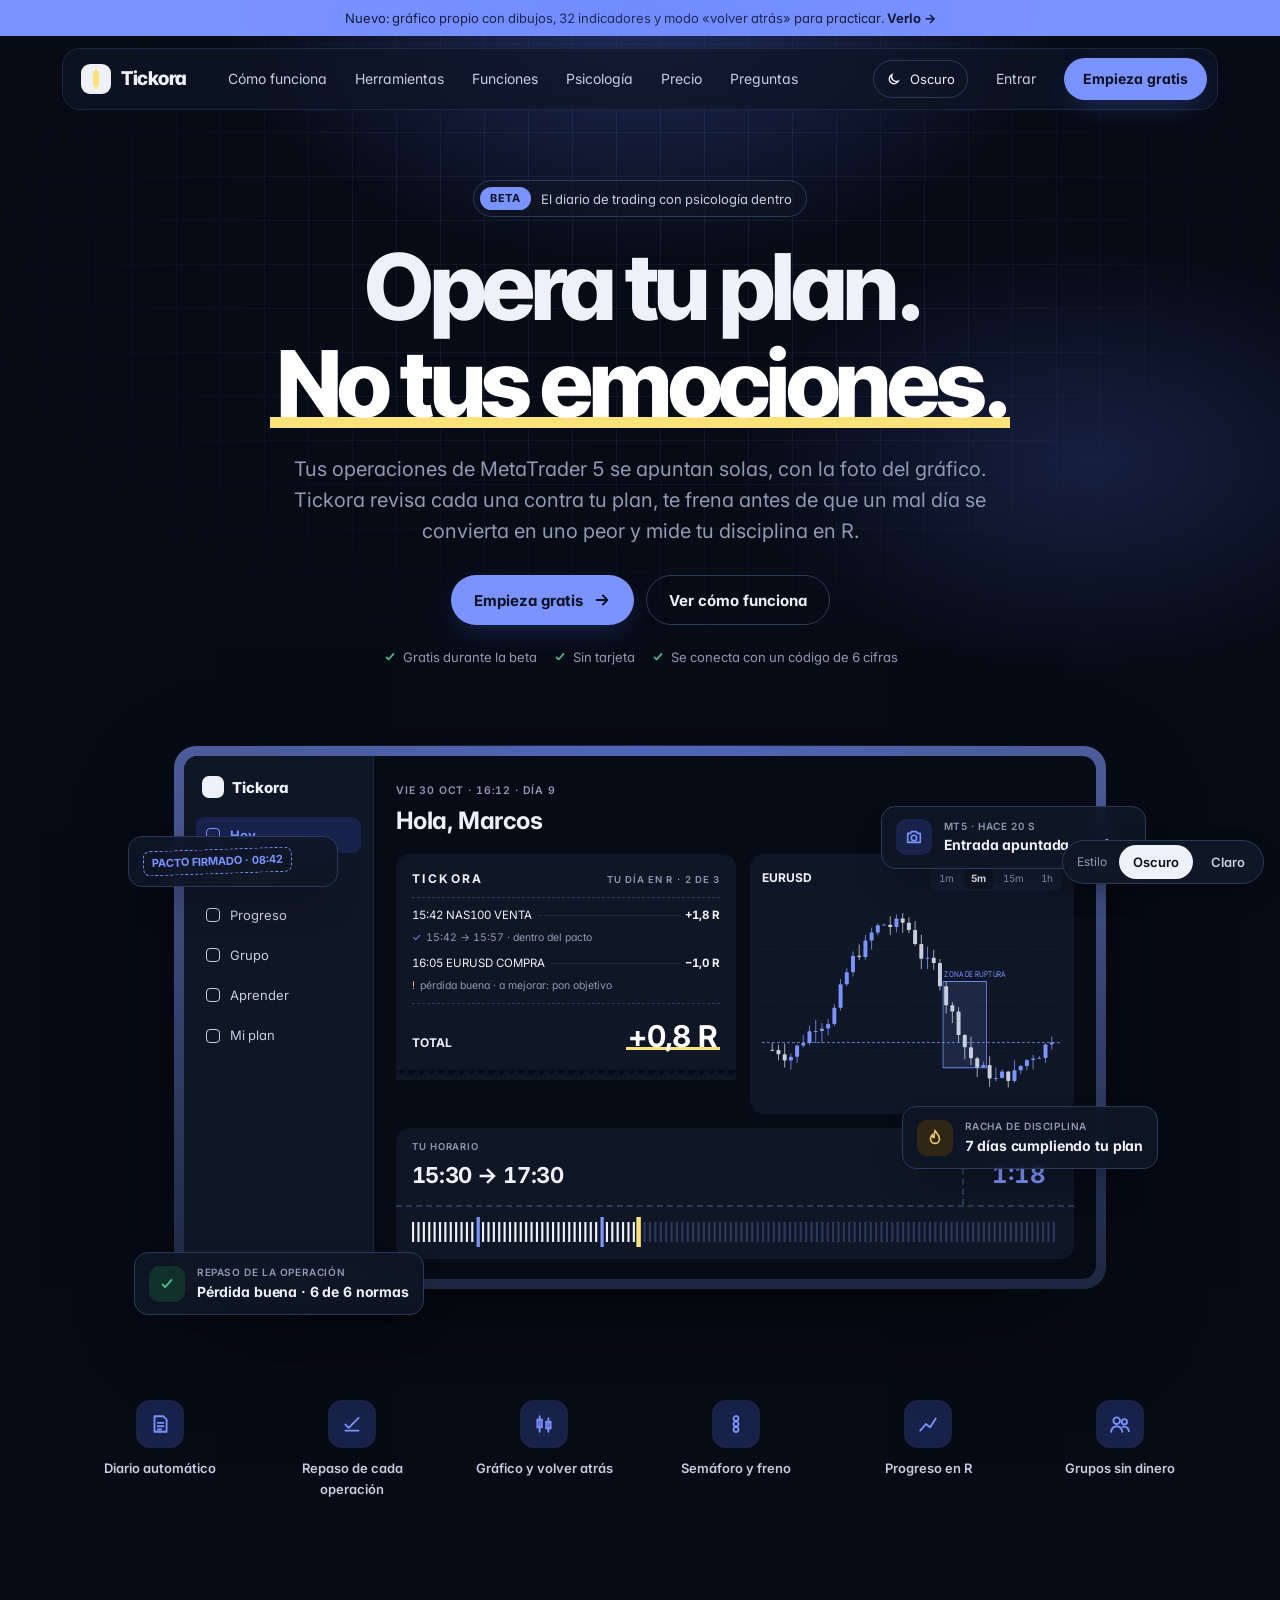
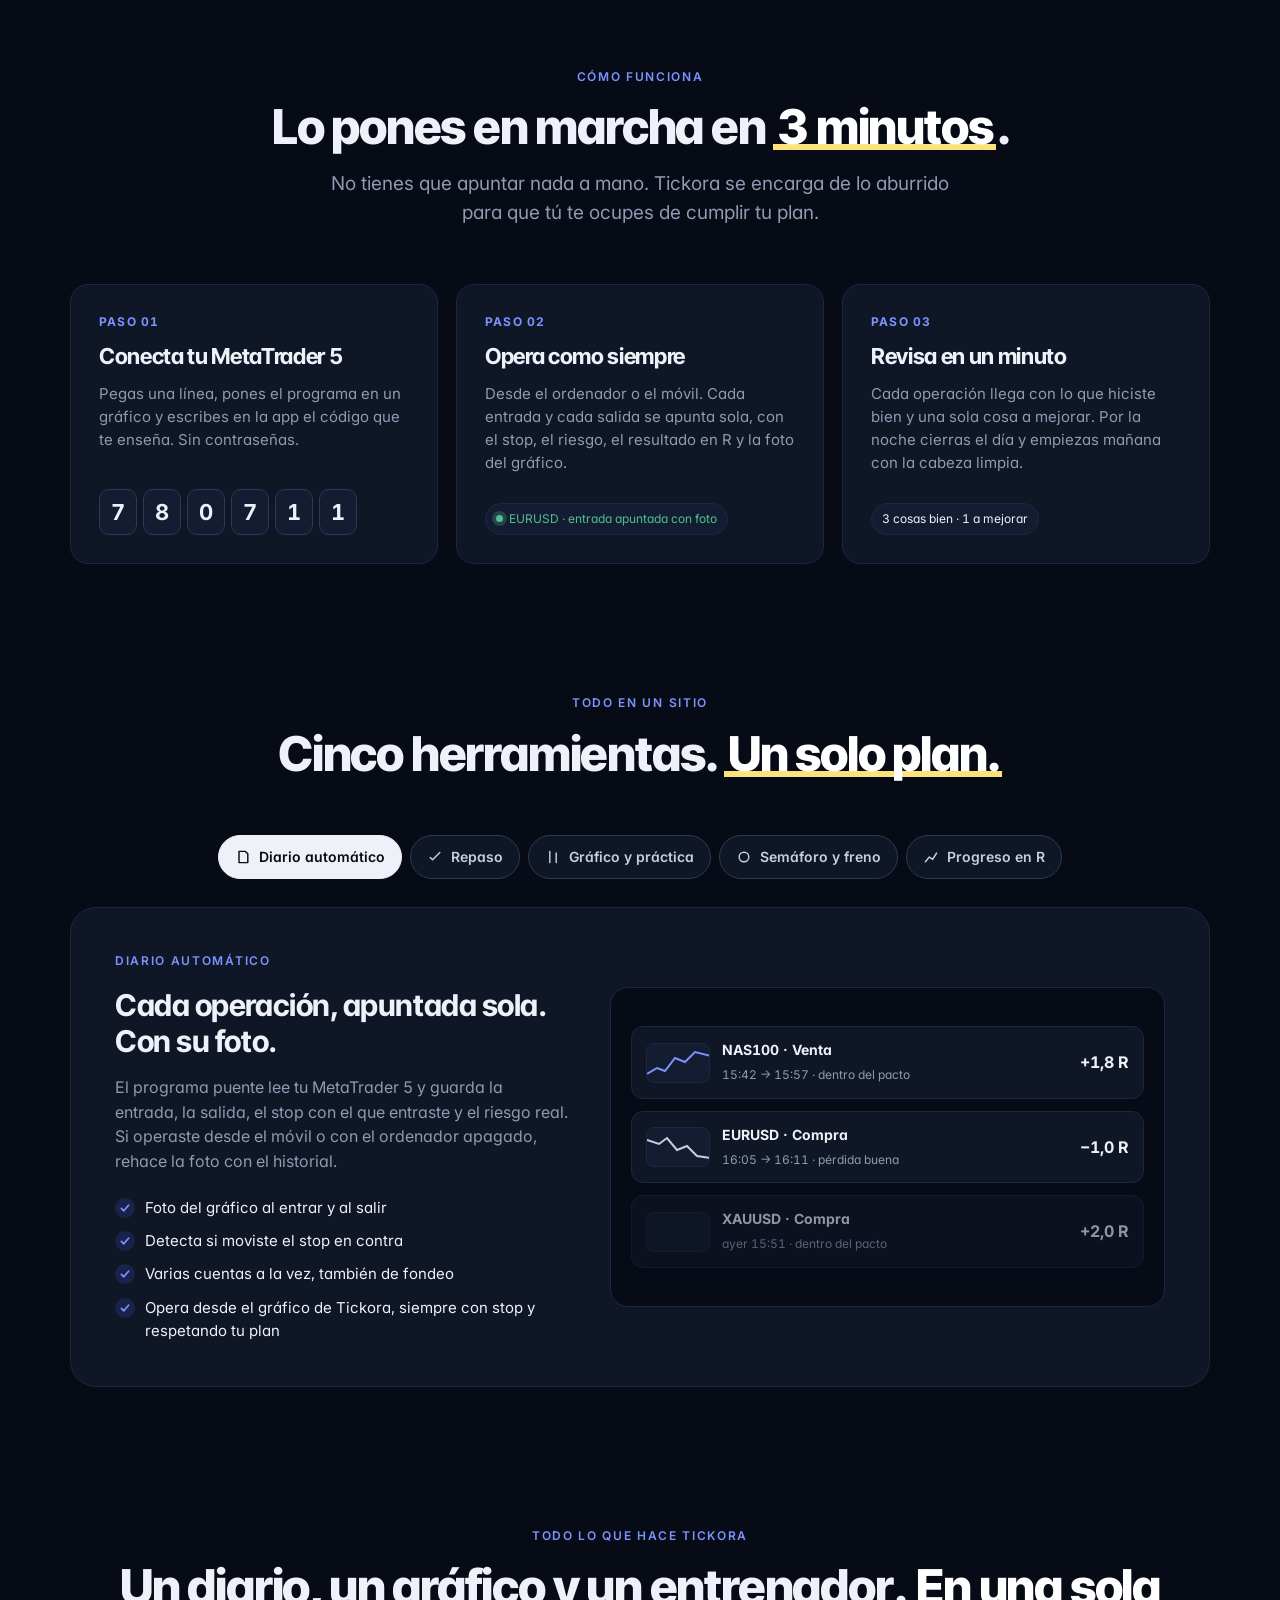
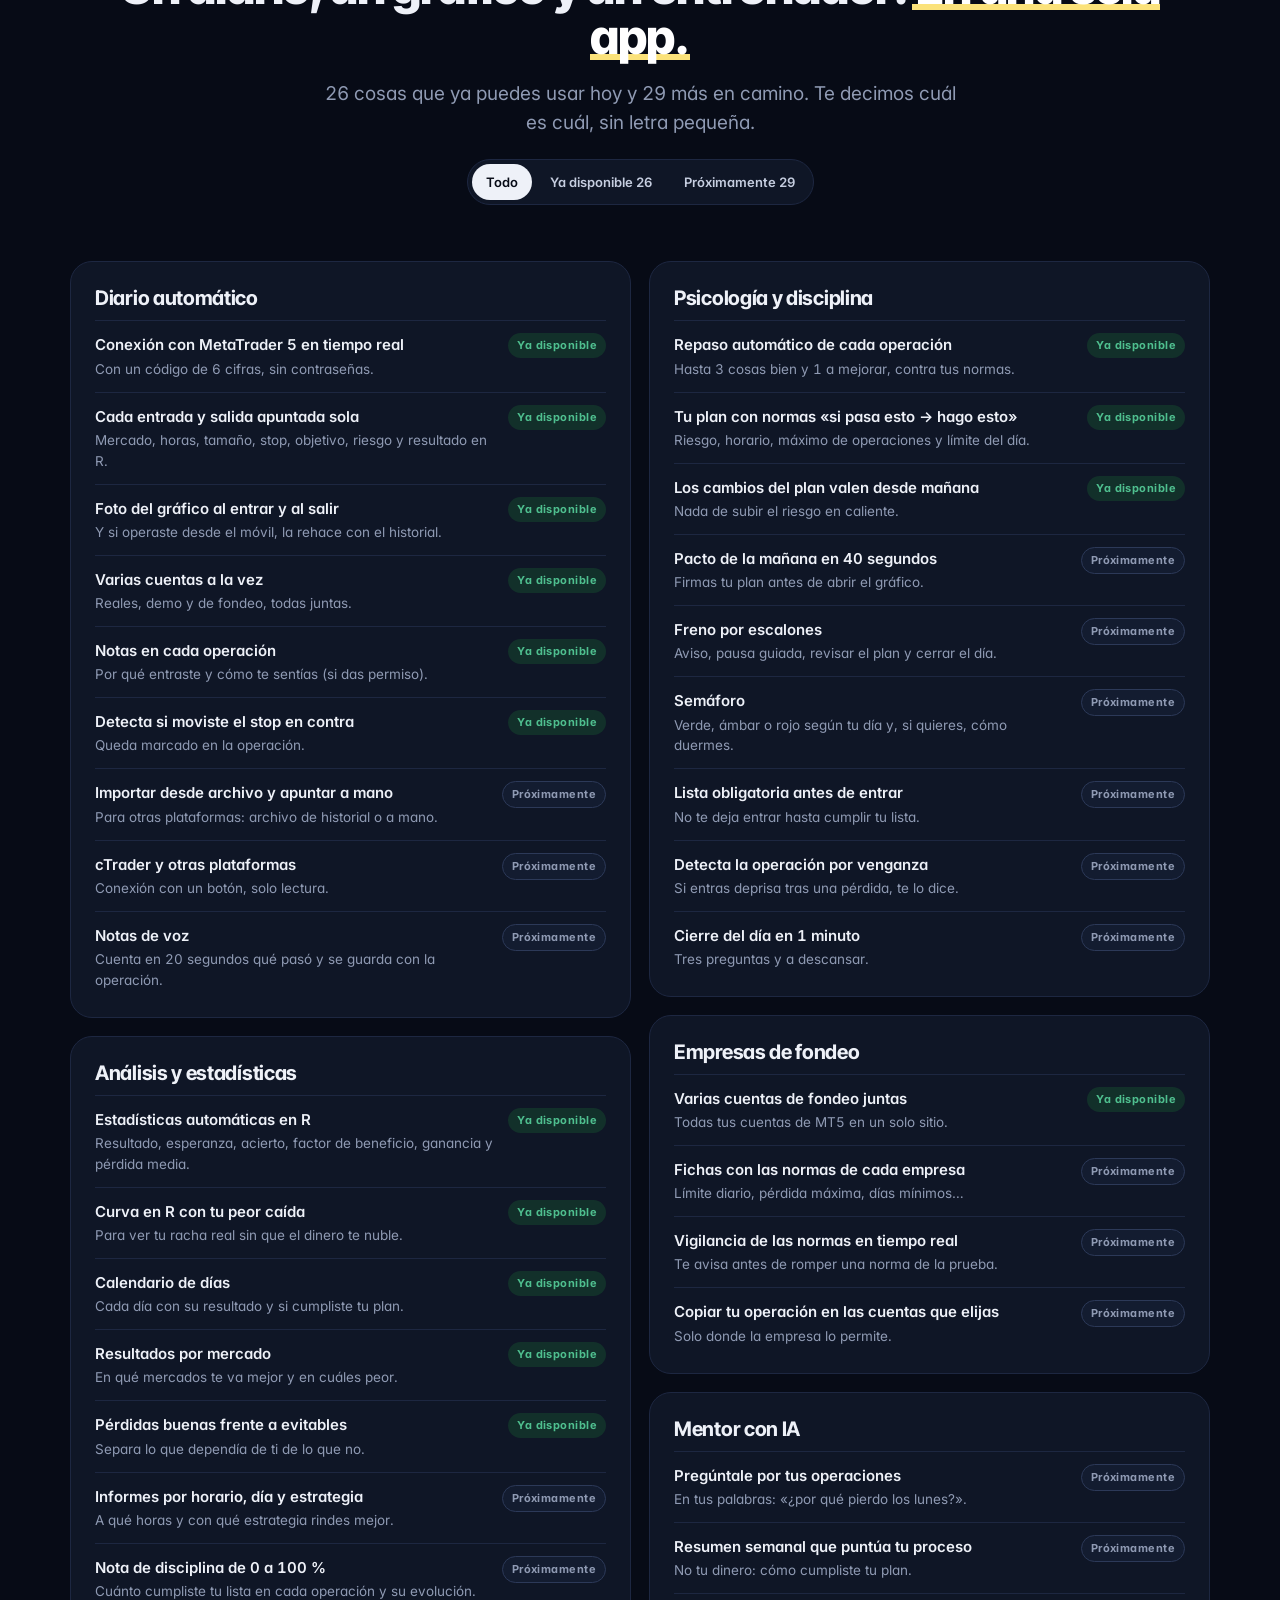
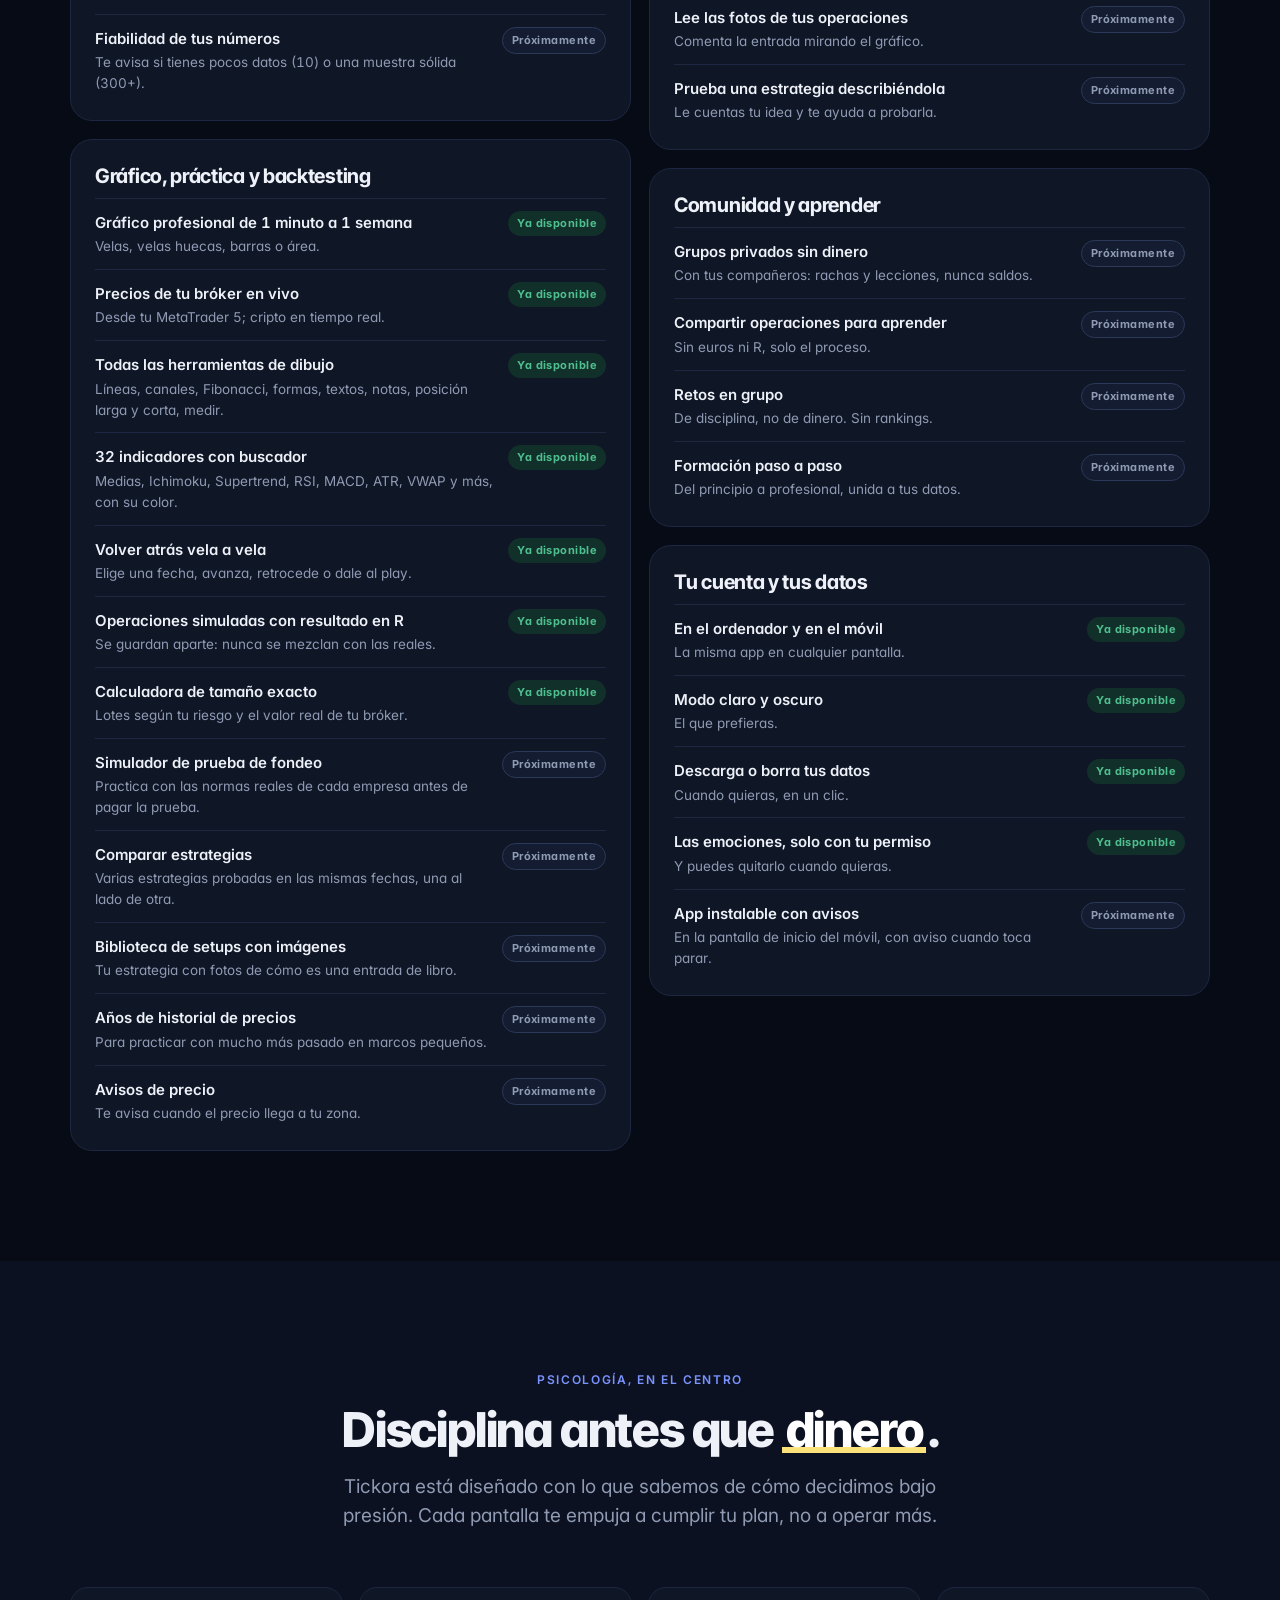
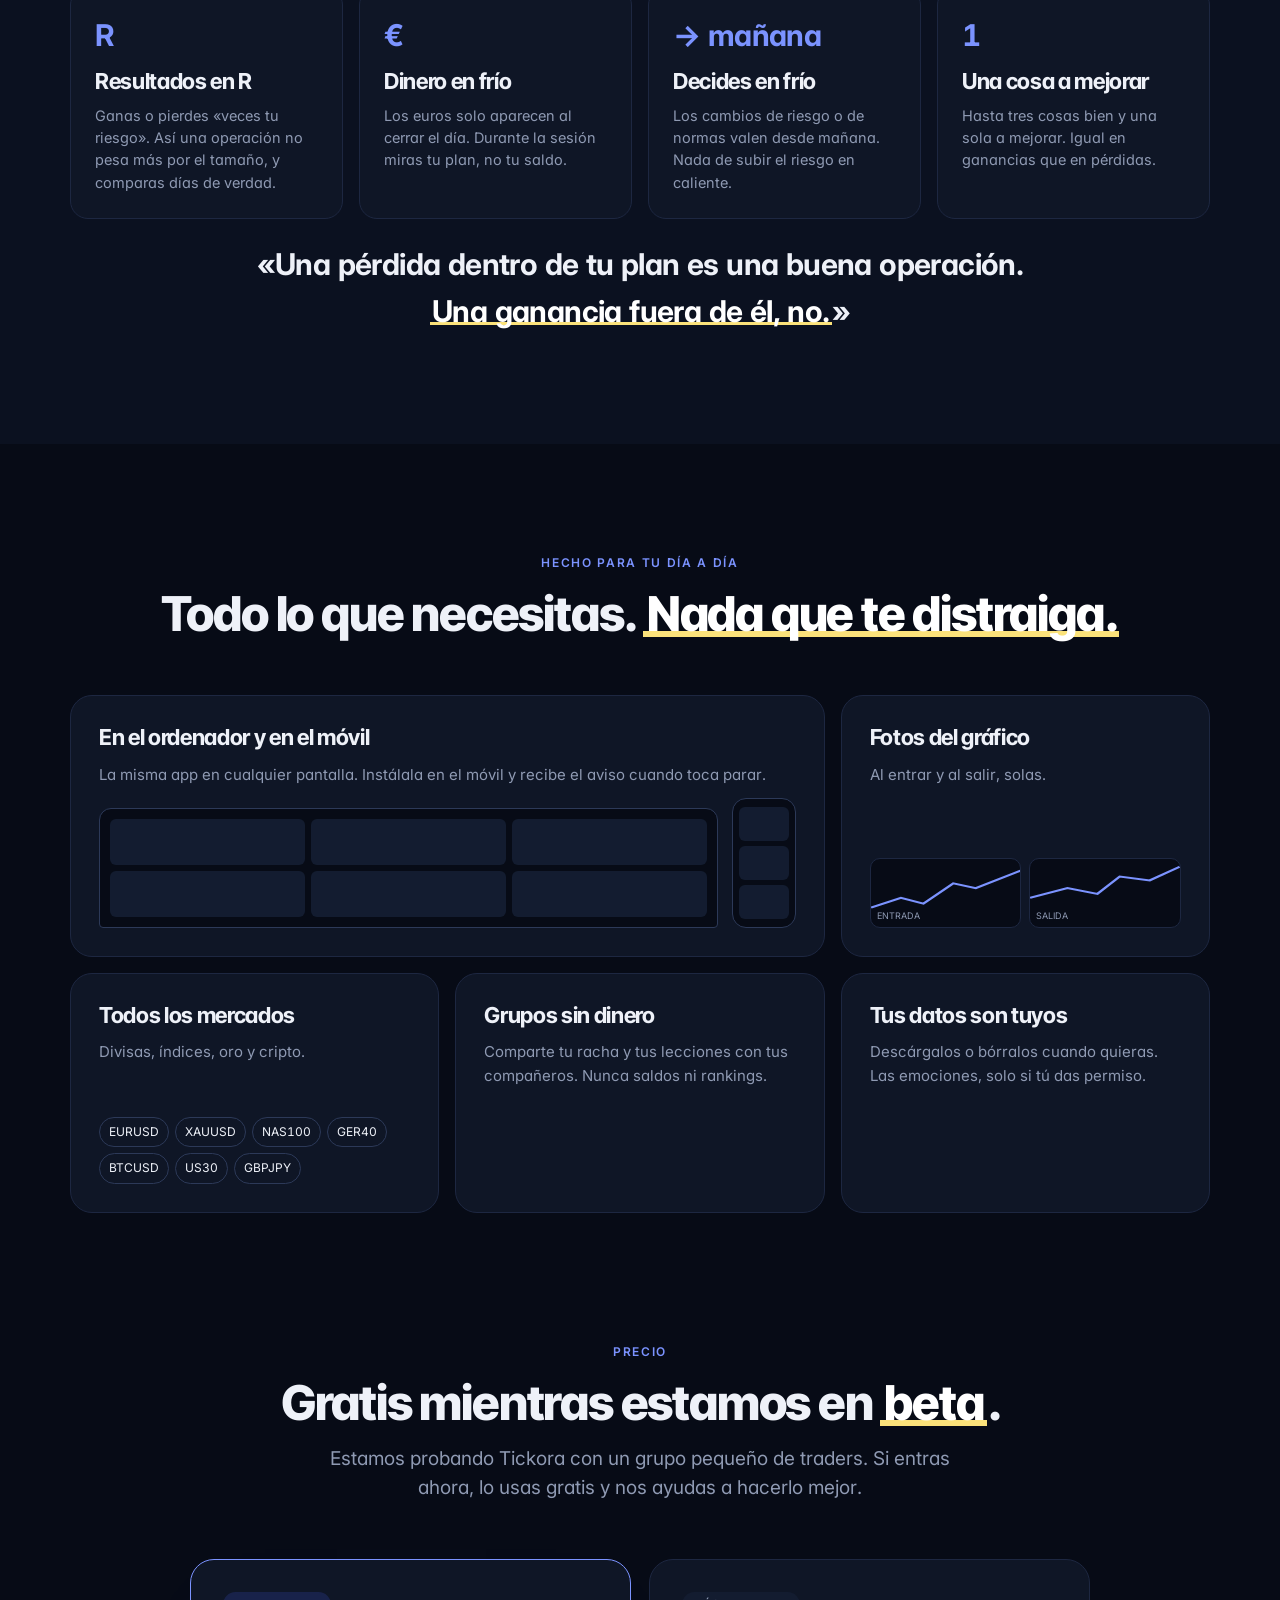
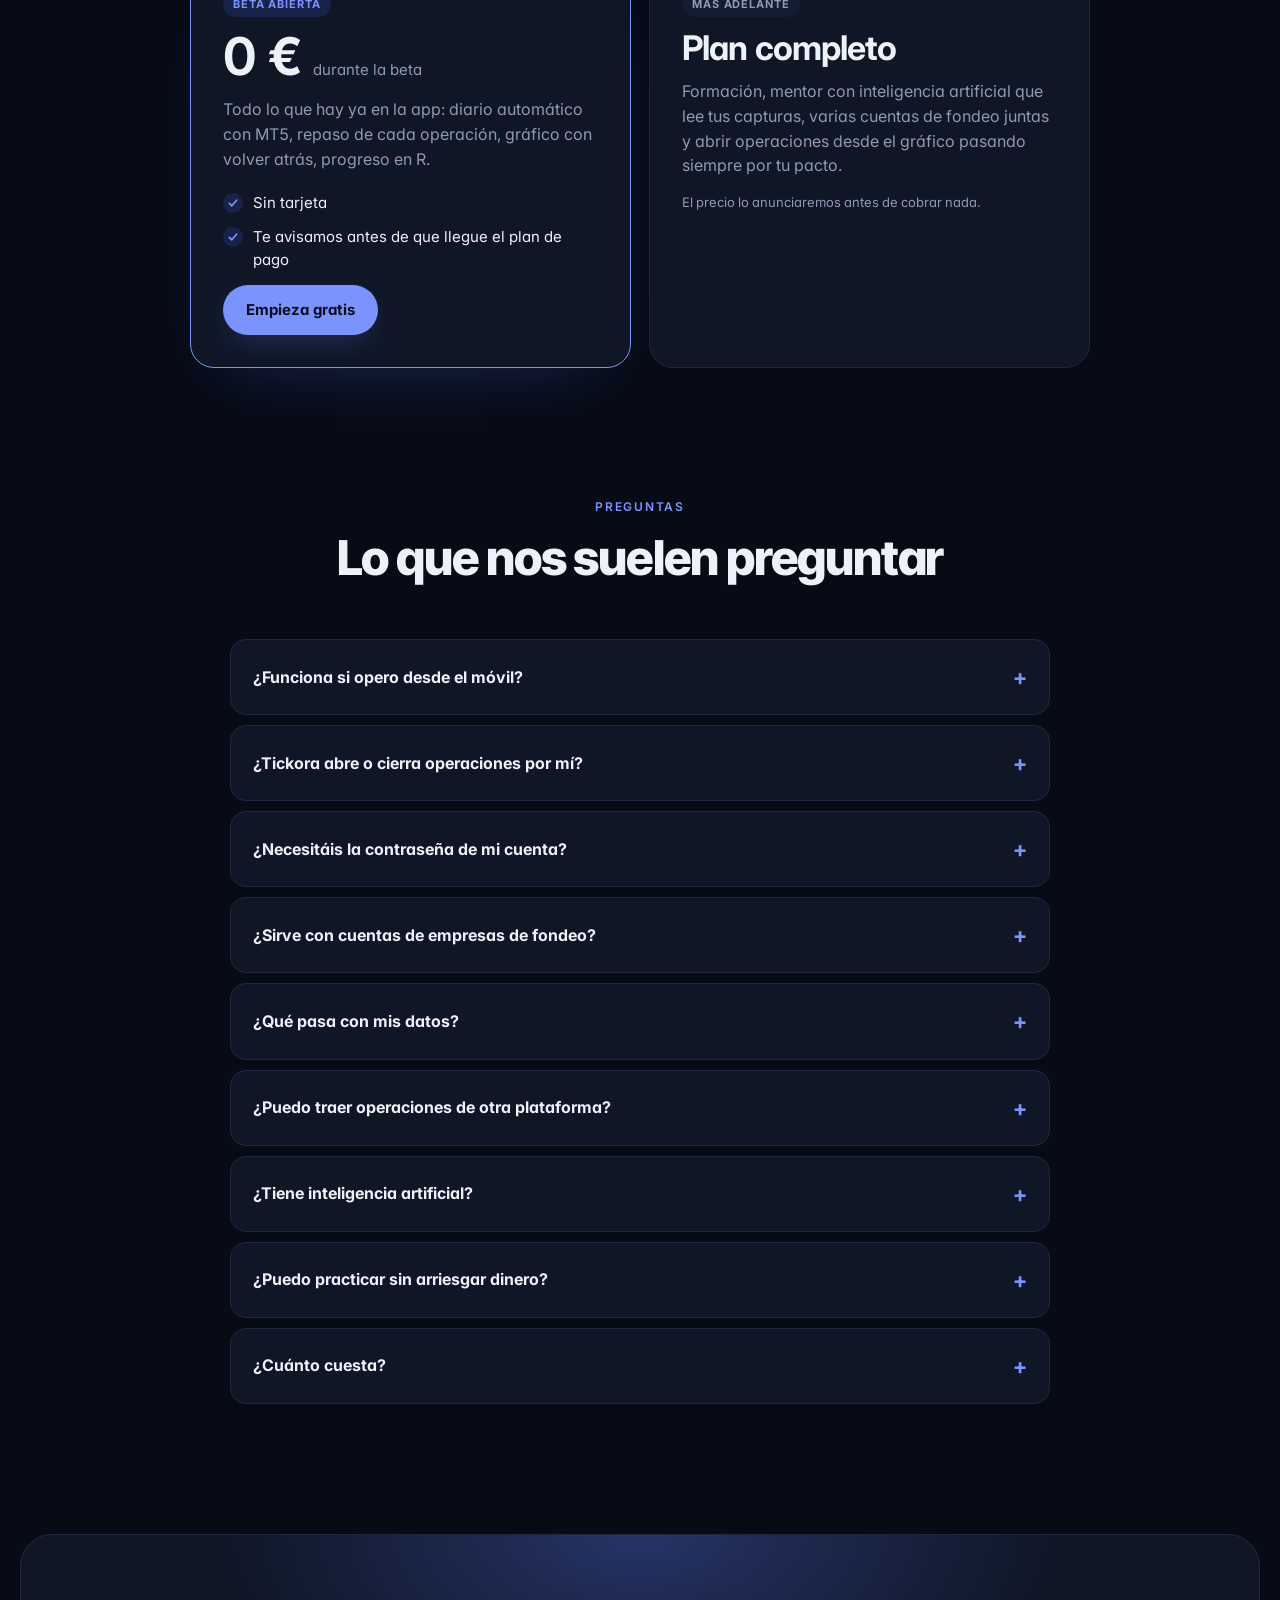
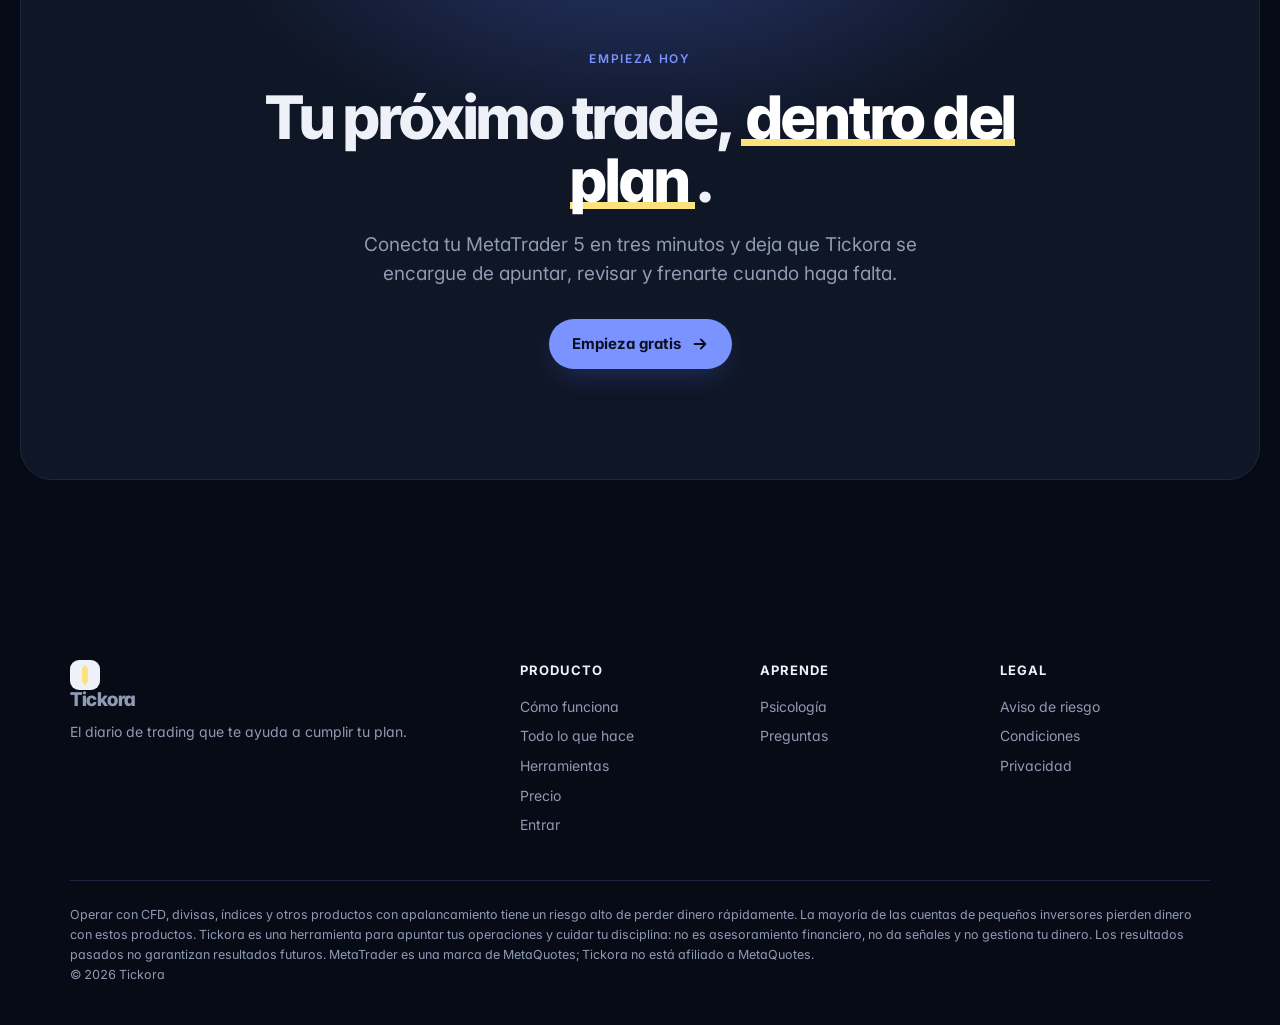
==== commit 314858c5: "Operar en tu MT5 desde el gráfico (programa 2.2) y arreglos de la práctica - Comprar y Vender pueden" ====
--- a/inicio/index.html
+++ b/inicio/index.html
@@ -413,7 +413,7 @@
 
     <div class="panel" role="tabpanel" id="t-diario" aria-labelledby="b-diario">
       <div class="txt"><span class="eyebrow">Diario automático</span><h3 style="font-size:30px">Cada operación, apuntada sola. Con su foto.</h3><p>El programa puente lee tu MetaTrader 5 y guarda la entrada, la salida, el stop con el que entraste y el riesgo real. Si operaste desde el móvil o con el ordenador apagado, rehace la foto con el historial.</p>
-        <ul class="ticks"><li>Foto del gráfico al entrar y al salir</li><li>Detecta si moviste el stop en contra</li><li>Varias cuentas a la vez, también de fondeo</li><li>Solo lee: nunca abre ni cierra operaciones</li></ul></div>
+        <ul class="ticks"><li>Foto del gráfico al entrar y al salir</li><li>Detecta si moviste el stop en contra</li><li>Varias cuentas a la vez, también de fondeo</li><li>Opera desde el gráfico de Tickora, siempre con stop y respetando tu plan</li></ul></div>
       <div class="vis-box">
         <div class="mini"><span class="th"><svg viewBox="0 0 64 40" width="64" height="40" aria-hidden="true"><path d="M0 30 L10 24 L18 27 L28 14 L38 18 L48 8 L64 12" fill="none" stroke="var(--acc)" stroke-width="2"/></svg></span><span class="grow"><b>NAS100 · Venta</b><small>15:42 → 15:57 · dentro del pacto</small></span><span class="r">+1,8 R</span></div>
         <div class="mini"><span class="th"><svg viewBox="0 0 64 40" width="64" height="40" aria-hidden="true"><path d="M0 12 L12 16 L20 10 L30 22 L40 18 L50 28 L64 30" fill="none" stroke="var(--candDn)" stroke-width="2"/></svg></span><span class="grow"><b>EURUSD · Compra</b><small>16:05 → 16:11 · pérdida buena</small></span><span class="r">−1,0 R</span></div>
